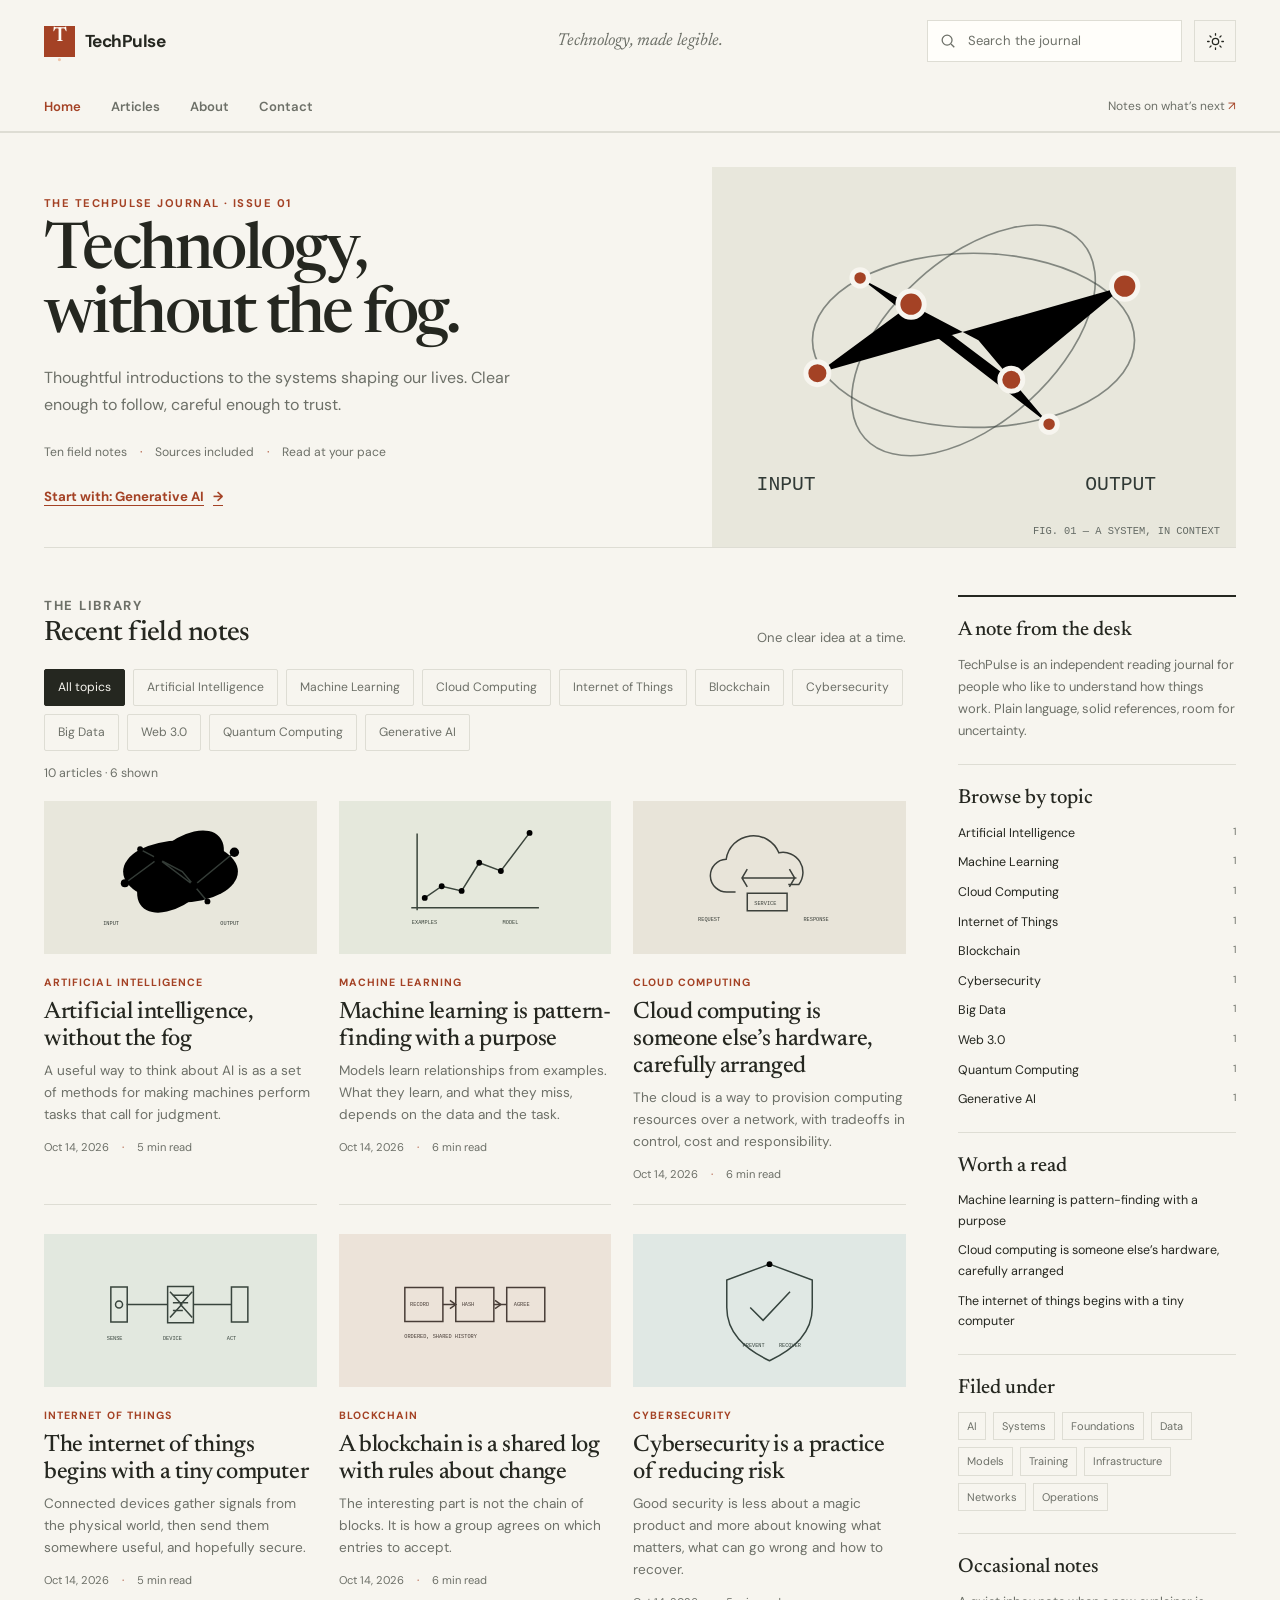
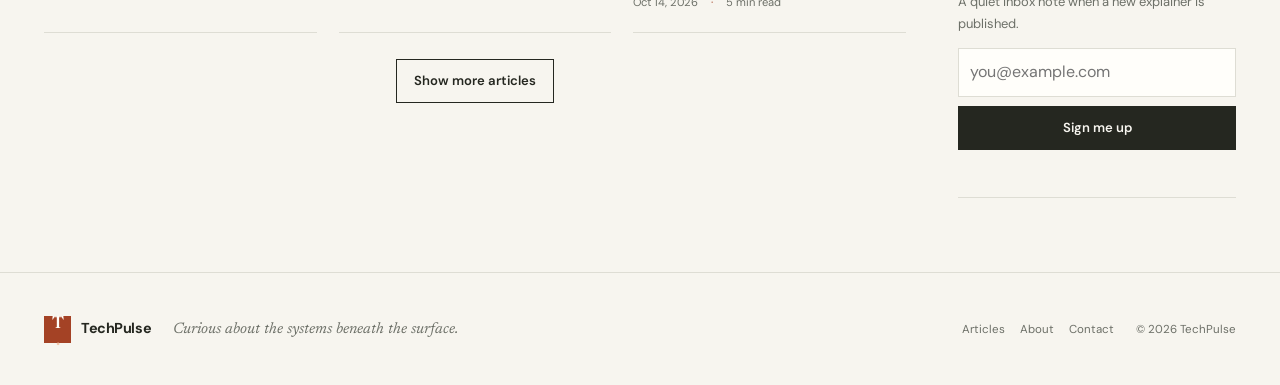
==== index.html @ f8bca335 "Add base styles for light and dark themes in styles.css" ====
<!doctype html>
<html lang="en">

<head>
    <meta charset="utf-8">
    <meta name="viewport" content="width=device-width, initial-scale=1">
    <meta name="description"
        content="Clear, carefully sourced introductions to the technology shaping how we build and live.">
    <meta name="theme-color" content="#f7f5ef">
    <meta property="og:title" content="TechPulse — technology, made legible">
    <meta property="og:description" content="Careful introductions to the systems changing our world.">
    <meta property="og:type" content="website">
    <title>TechPulse — technology, made legible</title>
    <script>
        (() => {
            try {
                const saved = localStorage.getItem('theme');
                const system = matchMedia('(prefers-color-scheme: dark)').matches ? 'dark' : 'light';
                document.documentElement.dataset.theme = saved && saved !== 'system' ? saved : system;
            } catch { }
        })();
    </script>
    <link rel="preconnect" href="https://fonts.googleapis.com">
    <link rel="preconnect" href="https://fonts.gstatic.com" crossorigin>
    <link
        href="https://fonts.googleapis.com/css2?family=DM+Sans:wght@400;500;600;700&family=Newsreader:opsz,wght@6..72,400;6..72,500;6..72,600&display=swap"
        rel="stylesheet">
    <link rel="stylesheet" href="styles.css">
    <script src="js/data/posts.js" defer></script>
    <script src="js/app.js" defer></script>
</head>

<body>
    <a class="skip-link" href="#main">Skip to content</a>
    <header class="masthead">
        <div class="masthead__inner wrap">
            <a class="wordmark" href="index.html" aria-label="TechPulse home"><span class="wordmark__mark"
                    aria-hidden="true">T<span>.</span></span><span>TechPulse</span></a>
            <p class="masthead__note">Technology, made legible.</p>
            <div class="masthead__tools">
                <label class="search-box"><span class="sr-only">Search articles</span><svg aria-hidden="true"
                        viewBox="0 0 24 24">
                        <circle cx="10.8" cy="10.8" r="6.6"></circle>
                        <path d="m16 16 4.4 4.4"></path>
                    </svg><input id="site-search" type="search" placeholder="Search the journal"
                        autocomplete="off"></label>
                <button class="icon-button" id="theme-toggle" type="button" aria-label="Switch color theme"
                    title="Switch color theme"><svg aria-hidden="true" viewBox="0 0 24 24">
                        <circle cx="12" cy="12" r="4"></circle>
                        <path
                            d="M12 2v2m0 16v2M4.93 4.93l1.42 1.42m11.3 11.3 1.42 1.42M2 12h2m16 0h2M4.93 19.07l1.42-1.42m11.3-11.3 1.42-1.42">
                        </path>
                    </svg></button>
                <button class="icon-button menu-toggle" id="menu-toggle" type="button" aria-label="Open navigation"
                    aria-expanded="false" aria-controls="site-nav"><svg aria-hidden="true" viewBox="0 0 24 24">
                        <path d="M4 7h16M4 12h16M4 17h16"></path>
                    </svg></button>
            </div>
        </div>
        <nav class="site-nav" id="site-nav" aria-label="Main navigation">
            <div class="wrap site-nav__inner">
                <a href="index.html" data-nav="home">Home</a>
                <a href="?view=articles" data-nav="articles">Articles</a>
                <a href="?view=about" data-nav="about">About</a>
                <a href="?view=contact" data-nav="contact">Contact</a>
                <span class="site-nav__aside">Notes on what’s next <span aria-hidden="true">↗</span></span>
            </div>
        </nav>
    </header>

    <main id="main" class="wrap page-shell">
        <div id="page-content" aria-live="polite"></div>
    </main>

    <footer class="site-footer">
        <div class="wrap site-footer__inner">
            <a class="wordmark wordmark--footer" href="index.html"><span class="wordmark__mark"
                    aria-hidden="true">T<span>.</span></span><span>TechPulse</span></a>
            <p>Curious about the systems beneath the surface.</p>
            <nav aria-label="Footer navigation"><a href="?view=articles">Articles</a><a href="?view=about">About</a><a
                    href="?view=contact">Contact</a></nav>
            <small>© <span id="year"></span> TechPulse</small>
        </div>
    </footer>
    <button class="back-top icon-button" id="back-top" type="button" aria-label="Back to top" title="Back to top"><svg
            aria-hidden="true" viewBox="0 0 24 24">
            <path d="m6 14 6-6 6 6"></path>
        </svg></button>
</body>

</html>
---- styles.css ----
:root {
    color-scheme: light;
    --paper: #f7f5ef;
    --surface: #fffefa;
    --ink: #252720;
    --muted: #6d7068;
    --line: #deddd4;
    --accent: #a44225;
    --accent-soft: #f0e2d8;
    --code: #eeece4;
    --serif: 'Newsreader', Georgia, 'Times New Roman', serif;
    --sans: 'DM Sans', 'Segoe UI', sans-serif;
    --mono: 'SFMono-Regular', Consolas, monospace;
    --measure: 68ch;
    --wrap: 1192px;
    --focus: #176b59;
    font-family: var(--sans);
    font-size: 16px;
    line-height: 1.65;
    color: var(--ink);
    background: var(--paper);
    font-synthesis: none;
    text-rendering: optimizeLegibility;
    -webkit-font-smoothing: antialiased;
}

:root[data-theme="dark"] {
    color-scheme: dark;
    --paper: #171a1c;
    --surface: #202426;
    --ink: #ece9e0;
    --muted: #b1b5ae;
    --line: #3b4140;
    --accent: #e59a72;
    --accent-soft: #392c26;
    --code: #111516;
    --focus: #86c9ae;
}

*,
*::before,
*::after {
    box-sizing: border-box;
}

html {
    scroll-behavior: smooth;
    scroll-padding-top: 5rem;
}

body {
    margin: 0;
    min-width: 320px;
    background: var(--paper);
    color: var(--ink);
    transition: background-color 180ms ease, color 180ms ease;
}

button,
input,
textarea,
select {
    font: inherit;
}

button,
a {
    -webkit-tap-highlight-color: transparent;
}

a {
    color: inherit;
    text-underline-offset: .2em;
}

button {
    color: inherit;
}

img,
svg {
    display: block;
    max-width: 100%;
}

::selection {
    background: var(--accent-soft);
}

:focus-visible {
    outline: 3px solid var(--focus);
    outline-offset: 3px;
}

.wrap {
    width: min(calc(100% - 48px), var(--wrap));
    margin-inline: auto;
}

.sr-only {
    position: absolute;
    width: 1px;
    height: 1px;
    padding: 0;
    margin: -1px;
    overflow: hidden;
    clip: rect(0, 0, 0, 0);
    white-space: nowrap;
    border: 0;
}

.skip-link {
    position: fixed;
    top: 8px;
    left: 8px;
    z-index: 300;
    transform: translateY(-150%);
    padding: 10px 14px;
    background: var(--ink);
    color: var(--paper);
}

.skip-link:focus {
    transform: translateY(0);
}

.masthead {
    border-bottom: 1px solid var(--line);
    background: var(--paper);
}

.masthead__inner {
    min-height: 82px;
    display: grid;
    grid-template-columns: 1fr 1fr 1fr;
    align-items: center;
    gap: 24px;
}

.wordmark {
    display: inline-flex;
    align-items: center;
    gap: 10px;
    width: fit-content;
    text-decoration: none;
    font-size: 1.08rem;
    font-weight: 700;
    letter-spacing: -.03em;
}

.wordmark__mark {
    display: grid;
    place-items: center;
    width: 31px;
    height: 31px;
    background: var(--accent);
    color: #fffefa;
    font-family: var(--serif);
    font-size: 1.28rem;
    font-weight: 600;
    line-height: 1;
}

.wordmark__mark span {
    color: #efc5a9;
}

.masthead__note {
    margin: 0;
    justify-self: center;
    color: var(--muted);
    font-family: var(--serif);
    font-size: 1.08rem;
    font-style: italic;
}

.masthead__tools {
    display: flex;
    justify-content: flex-end;
    align-items: center;
    gap: 12px;
}

.search-box {
    width: min(100%, 255px);
    height: 42px;
    display: flex;
    align-items: center;
    gap: 9px;
    padding: 0 11px;
    border: 1px solid var(--line);
    background: var(--surface);
}

.search-box svg {
    width: 18px;
    flex: 0 0 auto;
    fill: none;
    stroke: var(--muted);
    stroke-width: 1.7;
}

.search-box input {
    min-width: 0;
    width: 100%;
    border: 0;
    outline: 0;
    color: var(--ink);
    background: transparent;
    font-size: .82rem;
}

.search-box input::placeholder {
    color: var(--muted);
}

.icon-button {
    width: 42px;
    height: 42px;
    display: grid;
    place-items: center;
    padding: 0;
    border: 1px solid var(--line);
    background: transparent;
    cursor: pointer;
    transition: background-color 150ms ease, border-color 150ms ease;
}

.icon-button:hover {
    background: var(--accent-soft);
    border-color: var(--accent);
}

.icon-button svg {
    width: 19px;
    height: 19px;
    fill: none;
    stroke: currentColor;
    stroke-linecap: round;
    stroke-linejoin: round;
    stroke-width: 1.6;
}

.site-nav {
    position: sticky;
    top: 0;
    z-index: 20;
    border-bottom: 1px solid var(--line);
    background: color-mix(in srgb, var(--paper) 95%, transparent);
    backdrop-filter: blur(8px);
}

.site-nav__inner {
    display: flex;
    align-items: center;
    gap: 30px;
    min-height: 49px;
}

.site-nav a {
    text-decoration: none;
    color: var(--muted);
    font-size: .82rem;
    font-weight: 600;
}

.site-nav a:hover,
.site-nav a[aria-current="page"] {
    color: var(--accent);
}

.site-nav__aside {
    margin-left: auto;
    color: var(--muted);
    font-size: .75rem;
}

.site-nav__aside span {
    color: var(--accent);
}

.menu-toggle {
    display: none;
}

.page-shell {
    min-height: 72vh;
    padding-block: 34px 74px;
}

.eyebrow {
    margin: 0 0 10px;
    color: var(--accent);
    font-size: .7rem;
    font-weight: 700;
    letter-spacing: .13em;
    text-transform: uppercase;
}

.section-heading {
    display: flex;
    align-items: end;
    justify-content: space-between;
    gap: 20px;
    margin: 0 0 20px;
}

.section-heading h2 {
    margin: 0;
    font: 500 1.75rem/1.15 var(--serif);
    letter-spacing: -.02em;
}

.section-heading p {
    margin: 0;
    color: var(--muted);
    font-size: .82rem;
}

.hero {
    display: grid;
    grid-template-columns: 1.12fr .88fr;
    min-height: 360px;
    margin-bottom: 47px;
    border-bottom: 1px solid var(--line);
}

.hero__copy {
    align-self: center;
    padding: 27px 38px 38px 0;
}

.hero h1 {
    max-width: 12ch;
    margin: 0 0 15px;
    font: 500 clamp(2.8rem, 5vw, 4.25rem)/.99 var(--serif);
    letter-spacing: -.04em;
}

.hero__dek {
    max-width: 46ch;
    margin: 0 0 23px;
    color: var(--muted);
    font-size: 1rem;
    line-height: 1.7;
}

.hero__meta,
.post-meta {
    display: flex;
    flex-wrap: wrap;
    align-items: center;
    gap: 8px 13px;
    color: var(--muted);
    font-size: .76rem;
}

.hero__meta span+span::before,
.post-meta span+span::before {
    content: '·';
    margin-right: 13px;
    color: var(--accent);
}

.text-link {
    display: inline-flex;
    align-items: center;
    gap: 9px;
    margin-top: 24px;
    color: var(--accent);
    font-size: .83rem;
    font-weight: 700;
    text-decoration-thickness: 1px;
    text-underline-offset: 4px;
}

.hero__art {
    position: relative;
    display: grid;
    place-items: center;
    min-height: 310px;
    margin: 0;
    overflow: hidden;
    background: #e8e7dc;
    color: #313a36;
}

:root[data-theme="dark"] .hero__art {
    background: #2b302c;
    color: #d9c4a5;
}

.hero__art svg {
    width: min(94%, 530px);
}

.hero__art figcaption {
    position: absolute;
    right: 16px;
    bottom: 10px;
    color: currentColor;
    font: .65rem var(--mono);
    opacity: .72;
}

.hero__art .orbit {
    fill: none;
    stroke: currentColor;
    stroke-width: 1;
    opacity: .55;
}

.hero__art .node {
    fill: var(--accent);
    stroke: var(--paper);
    stroke-width: 3;
}

.hero__art text {
    fill: currentColor;
    font: 12px var(--mono);
}

.content-layout {
    display: grid;
    grid-template-columns: minmax(0, 1fr) 278px;
    gap: 52px;
    align-items: start;
}

.main-column {
    min-width: 0;
}

.filters {
    display: flex;
    flex-wrap: wrap;
    gap: 8px;
    margin: 0 0 24px;
}

.filter-chip {
    min-height: 37px;
    padding: 6px 13px;
    border: 1px solid var(--line);
    border-radius: 2px;
    color: var(--muted);
    background: transparent;
    cursor: pointer;
    font-size: .76rem;
}

.filter-chip:hover {
    border-color: var(--accent);
    color: var(--accent);
}

.filter-chip[aria-pressed="true"] {
    border-color: var(--ink);
    color: var(--paper);
    background: var(--ink);
}

.results-line {
    min-height: 24px;
    margin: -12px 0 14px;
    color: var(--muted);
    font-size: .77rem;
}

.post-grid {
    display: grid;
    grid-template-columns: repeat(2, minmax(0, 1fr));
    gap: 29px 22px;
}

.post-card {
    min-width: 0;
    border-bottom: 1px solid var(--line);
    padding-bottom: 20px;
}

.post-card__art {
    position: relative;
    display: grid;
    place-items: center;
    aspect-ratio: 16 / 9;
    margin-bottom: 14px;
    overflow: hidden;
    background: var(--art-bg, #e8e7dc);
    color: var(--art-ink, #343c37);
}

.post-card__art svg {
    width: 84%;
    height: 84%;
}

.post-card__art circle,
.post-card__art path,
.post-card__art line,
.post-card__art rect,
.post-card__art polyline {
    vector-effect: non-scaling-stroke;
}

.post-card__art .diagram-line {
    fill: none;
    stroke: currentColor;
    stroke-width: 1.5;
}

.post-card__art .diagram-node {
    fill: var(--accent);
    stroke: var(--art-bg, #e8e7dc);
    stroke-width: 2;
}

.post-card__art text {
    fill: currentColor;
    font: 9px var(--mono);
}

.post-card__category {
    display: inline-block;
    margin: 0 0 7px;
    color: var(--accent);
    font-size: .66rem;
    font-weight: 700;
    letter-spacing: .1em;
    text-transform: uppercase;
}

.post-card h3 {
    margin: 0 0 7px;
    font: 500 1.48rem/1.15 var(--serif);
    letter-spacing: -.015em;
}

.post-card h3 a {
    text-decoration: none;
}

.post-card h3 a:hover {
    color: var(--accent);
}

.post-card__excerpt {
    margin: 0 0 12px;
    color: var(--muted);
    font-size: .85rem;
    line-height: 1.62;
}

.post-card .post-meta {
    font-size: .7rem;
}

.post-card[hidden] {
    display: none;
}

.empty-state {
    grid-column: 1 / -1;
    padding: 35px 0;
    color: var(--muted);
}

.load-more-row {
    padding-top: 26px;
    text-align: center;
}

.button {
    min-height: 44px;
    padding: 10px 17px;
    border: 1px solid var(--ink);
    background: var(--ink);
    color: var(--paper);
    cursor: pointer;
    font-size: .82rem;
    font-weight: 600;
}

.button:hover {
    border-color: var(--accent);
    background: var(--accent);
}

.button--quiet {
    background: transparent;
    color: var(--ink);
}

.button--quiet:hover {
    color: #fffefa;
}

.sidebar {
    border-top: 2px solid var(--ink);
}

.widget {
    padding: 21px 0 22px;
    border-bottom: 1px solid var(--line);
}

.widget h2 {
    margin: 0 0 12px;
    font: 500 1.27rem/1.2 var(--serif);
}

.widget p {
    margin: 0;
    color: var(--muted);
    font-size: .81rem;
    line-height: 1.7;
}

.widget__list {
    display: grid;
    gap: 9px;
    margin: 0;
    padding: 0;
    list-style: none;
}

.widget__list a {
    display: flex;
    justify-content: space-between;
    gap: 12px;
    color: var(--ink);
    font-size: .78rem;
    text-decoration: none;
}

.widget__list a:hover {
    color: var(--accent);
}

.widget__list small {
    color: var(--muted);
}

.tag-list {
    display: flex;
    flex-wrap: wrap;
    gap: 7px;
}

.tag-list a {
    padding: 4px 8px;
    border: 1px solid var(--line);
    color: var(--muted);
    font-size: .69rem;
    text-decoration: none;
}

.tag-list a:hover {
    border-color: var(--accent);
    color: var(--accent);
}

.newsletter {
    display: grid;
    gap: 9px;
    margin-top: 13px;
}

.newsletter input,
.contact-form input,
.contact-form textarea {
    width: 100%;
    min-height: 43px;
    padding: 10px 11px;
    border: 1px solid var(--line);
    border-radius: 0;
    color: var(--ink);
    background: var(--surface);
}

.newsletter .button {
    width: 100%;
}

.form-message {
    min-height: 1.3em;
    margin: 0;
    color: var(--muted);
    font-size: .75rem;
}

.form-message[data-state="error"] {
    color: #ac351e;
}

.form-message[data-state="success"] {
    color: var(--focus);
}

.article-view {
    max-width: 920px;
    margin-inline: auto;
}

.article-progress {
    position: fixed;
    top: 0;
    left: 0;
    z-index: 50;
    width: 100%;
    height: 3px;
    background: transparent;
}

.article-progress span {
    display: block;
    width: 0;
    height: 100%;
    background: var(--accent);
}

.article-head {
    max-width: 780px;
    margin: 10px auto 28px;
    text-align: center;
}

.article-head h1 {
    margin: 0 auto 16px;
    max-width: 19ch;
    font: 500 clamp(2.5rem, 5.4vw, 4.4rem)/1.02 var(--serif);
    letter-spacing: -.035em;
}

.article-head .hero__dek {
    margin-inline: auto;
}

.article-head .hero__meta {
    justify-content: center;
}

.article-art {
    display: grid;
    place-items: center;
    height: clamp(210px, 32vw, 370px);
    margin: 0 0 36px;
    background: var(--art-bg, #e8e7dc);
    color: var(--art-ink, #343c37);
}

.article-art svg {
    height: 83%;
    width: min(70%, 500px);
}

.article-body {
    max-width: var(--measure);
    margin-inline: auto;
    font-size: 1.08rem;
    line-height: 1.82;
}

.article-body>p:first-child {
    font: 500 1.3rem/1.6 var(--serif);
}

.article-body h2 {
    margin: 2.2em 0 .55em;
    font: 500 1.9rem/1.15 var(--serif);
}

.article-body h3 {
    margin: 1.7em 0 .5em;
    font: 500 1.38rem/1.25 var(--serif);
}

.article-body p {
    margin: 0 0 1.25em;
}

.article-body ul {
    padding-left: 1.3em;
}

.article-body li {
    padding-left: .25em;
    margin-bottom: .45em;
}

.takeaways {
    margin: 2rem 0;
    padding: 20px 22px;
    border-left: 3px solid var(--accent);
    background: var(--accent-soft);
}

.takeaways h2 {
    margin: 0 0 9px;
    font: 500 1.35rem var(--serif);
}

.takeaways ul {
    margin: 0;
    padding-left: 1.15em;
}

.sources {
    margin-top: 42px;
    padding-top: 20px;
    border-top: 1px solid var(--line);
}

.sources h2 {
    margin-top: 0;
}

.sources ol {
    padding-left: 1.2em;
    font-size: .84rem;
    line-height: 1.55;
}

.sources li {
    margin: 0 0 9px;
}

.sources a {
    color: var(--accent);
    overflow-wrap: anywhere;
}

.article-toolbar {
    display: flex;
    flex-wrap: wrap;
    align-items: center;
    justify-content: space-between;
    gap: 12px;
    max-width: var(--measure);
    margin: 0 auto 24px;
    padding-bottom: 14px;
    border-bottom: 1px solid var(--line);
}

.toolbar-group {
    display: flex;
    align-items: center;
    flex-wrap: wrap;
    gap: 8px;
}

.reader-select {
    min-height: 38px;
    padding: 5px 8px;
    border: 1px solid var(--line);
    color: var(--ink);
    background: var(--surface);
    font-size: .75rem;
}

.reader-status {
    color: var(--muted);
    font-size: .76rem;
}

.related {
    margin: 56px 0 0;
    padding-top: 20px;
    border-top: 1px solid var(--line);
}

.related-grid {
    display: grid;
    grid-template-columns: repeat(2, minmax(0, 1fr));
    gap: 20px;
}

.related a {
    font: 500 1.2rem/1.2 var(--serif);
    text-decoration: none;
}

.related a:hover {
    color: var(--accent);
}

.reading-mode .masthead,
.reading-mode .site-footer,
.reading-mode .sidebar,
.reading-mode .related {
    display: none;
}

.reading-mode .page-shell {
    padding-top: 20px;
}

.reading-mode .article-body {
    max-width: 68ch;
    font-size: var(--reader-size, 18px);
    line-height: var(--reader-leading, 1.7);
    font-family: var(--reader-font, var(--serif));
}

.reading-mode[data-reader-tone="paper"] {
    --paper: #f4ecd8;
    --surface: #fbf5e8;
    --ink: #3b3024;
    --muted: #716350;
    --line: #d8ccb7;
}

.reading-mode[data-reader-tone="dark"] {
    --paper: #171a1c;
    --surface: #202426;
    --ink: #ece9e0;
    --muted: #b1b5ae;
    --line: #3b4140;
}

.reading-mode[data-reader-tone="light"] {
    --paper: #fff;
    --surface: #fff;
    --ink: #252720;
    --muted: #60645d;
    --line: #deddd4;
}

.simple-page {
    max-width: 810px;
    min-height: 50vh;
    margin: 12px auto 0;
}

.simple-page h1 {
    max-width: 15ch;
    margin: 0 0 20px;
    font: 500 clamp(2.6rem, 5vw, 4rem)/1.02 var(--serif);
    letter-spacing: -.035em;
}

.simple-page>p {
    max-width: 64ch;
    color: var(--muted);
    font-size: 1.05rem;
    line-height: 1.8;
}

.simple-page h2 {
    margin: 35px 0 10px;
    font: 500 1.7rem var(--serif);
}

.contact-form {
    display: grid;
    gap: 15px;
    max-width: 600px;
    margin-top: 25px;
}

.contact-form label {
    display: grid;
    gap: 6px;
    font-size: .83rem;
    font-weight: 600;
}

.contact-form textarea {
    min-height: 155px;
    resize: vertical;
}

.contact-form .button {
    width: fit-content;
    min-width: 130px;
}

.site-footer {
    border-top: 1px solid var(--line);
}

.site-footer__inner {
    min-height: 112px;
    display: grid;
    grid-template-columns: auto 1fr auto auto;
    align-items: center;
    gap: 22px;
}

.wordmark--footer {
    font-size: .9rem;
}

.wordmark--footer .wordmark__mark {
    width: 27px;
    height: 27px;
    font-size: 1.1rem;
}

.site-footer p {
    margin: 0;
    color: var(--muted);
    font: italic .95rem var(--serif);
}

.site-footer nav {
    display: flex;
    gap: 15px;
}

.site-footer nav a,
.site-footer small {
    color: var(--muted);
    font-size: .72rem;
    text-decoration: none;
}

.back-top {
    position: fixed;
    right: 20px;
    bottom: 20px;
    z-index: 30;
    background: var(--surface);
    opacity: 0;
    pointer-events: none;
    transform: translateY(8px);
    transition: opacity 150ms ease, transform 150ms ease;
}

.back-top.is-visible {
    opacity: 1;
    pointer-events: auto;
    transform: translateY(0);
}

@media (min-width: 1200px) {
    .post-grid {
        grid-template-columns: repeat(3, minmax(0, 1fr));
    }
}

@media (max-width: 980px) {
    .content-layout {
        grid-template-columns: minmax(0, 1fr) 250px;
        gap: 30px;
    }

    .hero {
        grid-template-columns: 1fr .85fr;
    }

    .site-footer__inner {
        grid-template-columns: auto 1fr auto;
    }

    .site-footer small {
        grid-column: 2 / 4;
        justify-self: end;
        margin-top: -24px;
    }
}

@media (max-width: 760px) {
    .wrap {
        width: min(calc(100% - 36px), var(--wrap));
    }

    .masthead__inner {
        min-height: 72px;
        grid-template-columns: 1fr auto;
        gap: 10px;
    }

    .masthead__note {
        display: none;
    }

    .masthead__tools {
        gap: 8px;
    }

    .search-box {
        width: min(42vw, 220px);
    }

    .menu-toggle {
        display: grid;
    }

    .site-nav {
        display: none;
        position: absolute;
        top: 72px;
        right: 0;
        left: 0;
        border-top: 0;
        box-shadow: 0 10px 18px #00000012;
    }

    .site-nav.is-open {
        display: block;
    }

    .site-nav__inner {
        align-items: stretch;
        flex-direction: column;
        gap: 0;
        padding-block: 8px 14px;
    }

    .site-nav a {
        padding: 11px 0;
        border-bottom: 1px solid var(--line);
    }

    .site-nav__aside {
        display: none;
    }

    .page-shell {
        padding-top: 24px;
    }

    .hero {
        grid-template-columns: 1fr;
        margin-bottom: 34px;
    }

    .hero__copy {
        padding: 11px 0 25px;
    }

    .hero h1 {
        max-width: 15ch;
        font-size: clamp(2.65rem, 10vw, 3.6rem);
    }

    .hero__art {
        min-height: 235px;
    }

    .content-layout {
        grid-template-columns: 1fr;
        gap: 38px;
    }

    .sidebar {
        display: grid;
        grid-template-columns: repeat(2, minmax(0, 1fr));
        column-gap: 25px;
    }

    .widget {
        align-self: start;
    }

    .site-footer__inner {
        grid-template-columns: 1fr auto;
        gap: 8px 15px;
        padding-block: 21px;
    }

    .site-footer p {
        grid-column: 1 / -1;
        grid-row: 2;
    }

    .site-footer nav {
        grid-column: 1 / -1;
        grid-row: 3;
        padding-top: 5px;
    }

    .site-footer small {
        grid-column: 2;
        grid-row: 1;
        margin: 0;
    }
}

@media (max-width: 520px) {
    .wrap {
        width: min(calc(100% - 28px), var(--wrap));
    }

    .wordmark {
        gap: 7px;
        font-size: .98rem;
    }

    .wordmark__mark {
        width: 28px;
        height: 28px;
    }

    .search-box {
        width: 42px;
        padding-inline: 11px;
    }

    .search-box:focus-within {
        position: absolute;
        top: 74px;
        left: 14px;
        z-index: 10;
        width: calc(100% - 28px);
        height: 46px;
        box-shadow: 0 4px 15px #00000012;
    }

    .search-box input {
        opacity: 0;
    }

    .search-box:focus-within input {
        opacity: 1;
    }

    .post-grid {
        grid-template-columns: 1fr;
    }

    .post-card__art {
        aspect-ratio: 16 / 8.5;
    }

    .section-heading {
        align-items: start;
        flex-direction: column;
        gap: 4px;
    }

    .sidebar {
        grid-template-columns: 1fr;
    }

    .article-head {
        text-align: left;
    }

    .article-head .hero__meta {
        justify-content: flex-start;
    }

    .article-head h1 {
        font-size: 2.65rem;
    }

    .article-body {
        font-size: 1.03rem;
    }

    .article-toolbar {
        align-items: flex-start;
        flex-direction: column;
    }

    .toolbar-group {
        gap: 6px;
    }

    .reader-select {
        min-height: 40px;
    }
}

@media (prefers-reduced-motion: reduce) {

    *,
    *::before,
    *::after {
        scroll-behavior: auto !important;
        transition-duration: .01ms !important;
        animation-duration: .01ms !important;
    }
}

@media print {

    .masthead,
    .site-footer,
    .sidebar,
    .article-toolbar,
    .related,
    .back-top {
        display: none !important;
    }

    body,
    :root {
        color: #000;
        background: #fff;
    }

    .wrap,
    .article-view,
    .article-body {
        width: auto;
        max-width: 68ch;
        margin-inline: auto;
    }

    .page-shell {
        padding: 0;
    }
}
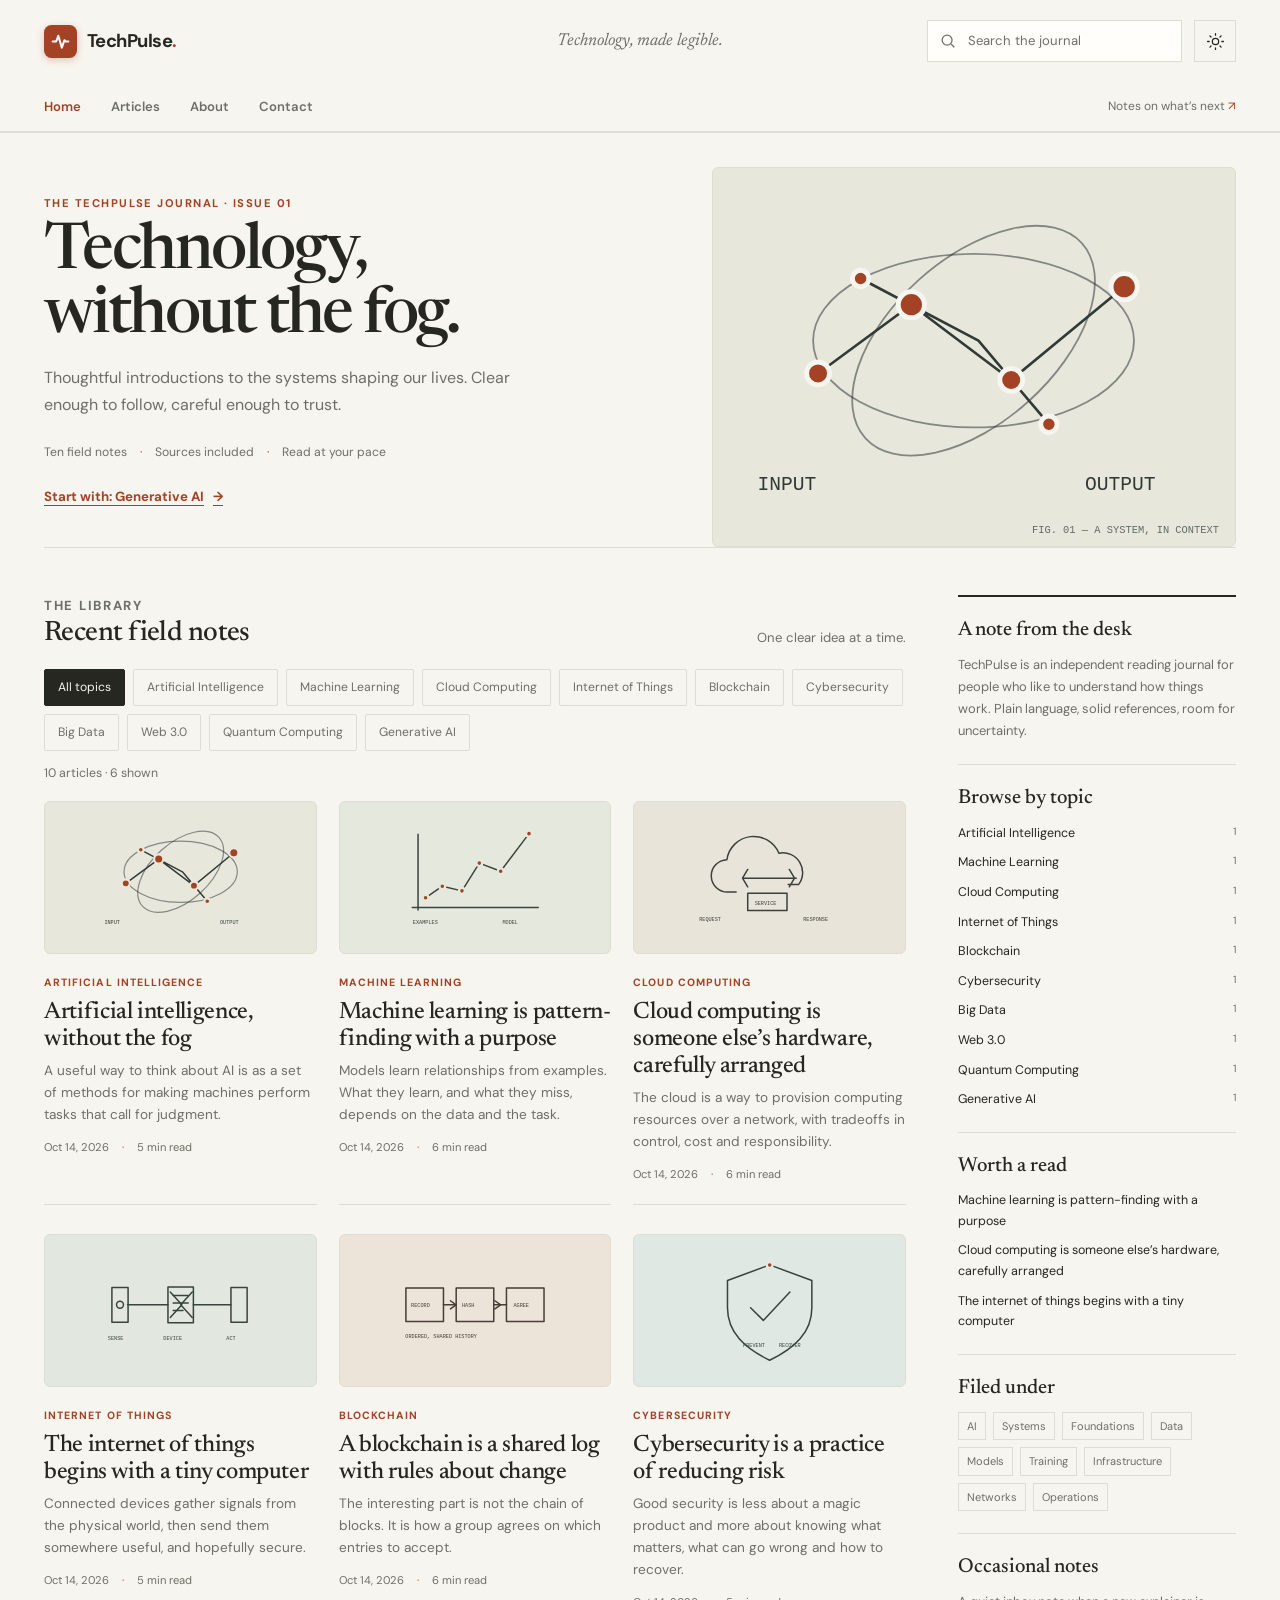
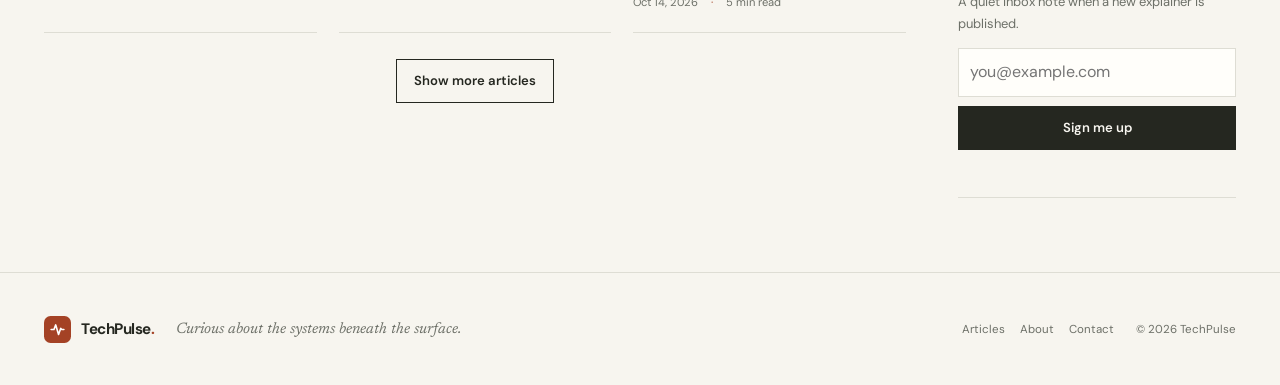
==== commit 01d866b7: "feat: add custom favicon, update branding logo, and refresh application layout and script logic" ====
--- a/index.html
+++ b/index.html
@@ -1,91 +1,156 @@
 <!doctype html>
 <html lang="en">
-
-<head>
-    <meta charset="utf-8">
-    <meta name="viewport" content="width=device-width, initial-scale=1">
-    <meta name="description"
-        content="Clear, carefully sourced introductions to the technology shaping how we build and live.">
-    <meta name="theme-color" content="#f7f5ef">
-    <meta property="og:title" content="TechPulse — technology, made legible">
-    <meta property="og:description" content="Careful introductions to the systems changing our world.">
-    <meta property="og:type" content="website">
+  <head>
+    <meta charset="utf-8" />
+    <meta name="viewport" content="width=device-width, initial-scale=1" />
+    <meta
+      name="description"
+      content="Clear, carefully sourced introductions to the technology shaping how we build and live."
+    />
+    <meta name="theme-color" content="#f7f5ef" />
+    <meta property="og:title" content="TechPulse — technology, made legible" />
+    <meta
+      property="og:description"
+      content="Careful introductions to the systems changing our world."
+    />
+    <meta property="og:type" content="website" />
     <title>TechPulse — technology, made legible</title>
     <script>
-        (() => {
-            try {
-                const saved = localStorage.getItem('theme');
-                const system = matchMedia('(prefers-color-scheme: dark)').matches ? 'dark' : 'light';
-                document.documentElement.dataset.theme = saved && saved !== 'system' ? saved : system;
-            } catch { }
-        })();
+      (() => {
+        try {
+          const saved = localStorage.getItem("theme");
+          const system = matchMedia("(prefers-color-scheme: dark)").matches
+            ? "dark"
+            : "light";
+          document.documentElement.dataset.theme =
+            saved && saved !== "system" ? saved : system;
+        } catch {}
+      })();
     </script>
-    <link rel="preconnect" href="https://fonts.googleapis.com">
-    <link rel="preconnect" href="https://fonts.gstatic.com" crossorigin>
+    <link rel="preconnect" href="https://fonts.googleapis.com" />
+    <link rel="preconnect" href="https://fonts.gstatic.com" crossorigin />
     <link
-        href="https://fonts.googleapis.com/css2?family=DM+Sans:wght@400;500;600;700&family=Newsreader:opsz,wght@6..72,400;6..72,500;6..72,600&display=swap"
-        rel="stylesheet">
-    <link rel="stylesheet" href="styles.css">
+      href="https://fonts.googleapis.com/css2?family=DM+Sans:wght@400;500;600;700&family=Newsreader:opsz,wght@6..72,400;6..72,500;6..72,600&display=swap"
+      rel="stylesheet"
+    />
+    <link rel="icon" type="image/svg+xml" href="favicon.svg" />
+    <link rel="stylesheet" href="styles.css" />
     <script src="js/data/posts.js" defer></script>
     <script src="js/app.js" defer></script>
-</head>
+  </head>
 
-<body>
+  <body>
     <a class="skip-link" href="#main">Skip to content</a>
     <header class="masthead">
-        <div class="masthead__inner wrap">
-            <a class="wordmark" href="index.html" aria-label="TechPulse home"><span class="wordmark__mark"
-                    aria-hidden="true">T<span>.</span></span><span>TechPulse</span></a>
-            <p class="masthead__note">Technology, made legible.</p>
-            <div class="masthead__tools">
-                <label class="search-box"><span class="sr-only">Search articles</span><svg aria-hidden="true"
-                        viewBox="0 0 24 24">
-                        <circle cx="10.8" cy="10.8" r="6.6"></circle>
-                        <path d="m16 16 4.4 4.4"></path>
-                    </svg><input id="site-search" type="search" placeholder="Search the journal"
-                        autocomplete="off"></label>
-                <button class="icon-button" id="theme-toggle" type="button" aria-label="Switch color theme"
-                    title="Switch color theme"><svg aria-hidden="true" viewBox="0 0 24 24">
-                        <circle cx="12" cy="12" r="4"></circle>
-                        <path
-                            d="M12 2v2m0 16v2M4.93 4.93l1.42 1.42m11.3 11.3 1.42 1.42M2 12h2m16 0h2M4.93 19.07l1.42-1.42m11.3-11.3 1.42-1.42">
-                        </path>
-                    </svg></button>
-                <button class="icon-button menu-toggle" id="menu-toggle" type="button" aria-label="Open navigation"
-                    aria-expanded="false" aria-controls="site-nav"><svg aria-hidden="true" viewBox="0 0 24 24">
-                        <path d="M4 7h16M4 12h16M4 17h16"></path>
-                    </svg></button>
-            </div>
+      <div class="masthead__inner wrap">
+        <a class="wordmark" href="index.html" aria-label="TechPulse home"
+          ><span class="wordmark__mark" aria-hidden="true"
+            ><svg
+              viewBox="0 0 24 24"
+              fill="none"
+              stroke="currentColor"
+              stroke-width="2.3"
+              stroke-linecap="round"
+              stroke-linejoin="round"
+            >
+              <path
+                d="M3 12h4l2.5-6.5L13.5 19l3-8.5 1.5 1.5H21"
+              /></svg></span
+          ><span class="wordmark__text">TechPulse<span class="wordmark__dot">.</span></span></a
+        >
+        <p class="masthead__note">Technology, made legible.</p>
+        <div class="masthead__tools">
+          <label class="search-box"
+            ><span class="sr-only">Search articles</span
+            ><svg aria-hidden="true" viewBox="0 0 24 24">
+              <circle cx="10.8" cy="10.8" r="6.6"></circle>
+              <path d="m16 16 4.4 4.4"></path></svg
+            ><input
+              id="site-search"
+              type="search"
+              placeholder="Search the journal"
+              autocomplete="off"
+          /></label>
+          <button
+            class="icon-button"
+            id="theme-toggle"
+            type="button"
+            aria-label="Switch color theme"
+            title="Switch color theme"
+          >
+            <svg aria-hidden="true" viewBox="0 0 24 24">
+              <circle cx="12" cy="12" r="4"></circle>
+              <path
+                d="M12 2v2m0 16v2M4.93 4.93l1.42 1.42m11.3 11.3 1.42 1.42M2 12h2m16 0h2M4.93 19.07l1.42-1.42m11.3-11.3 1.42-1.42"
+              ></path>
+            </svg>
+          </button>
+          <button
+            class="icon-button menu-toggle"
+            id="menu-toggle"
+            type="button"
+            aria-label="Open navigation"
+            aria-expanded="false"
+            aria-controls="site-nav"
+          >
+            <svg aria-hidden="true" viewBox="0 0 24 24">
+              <path d="M4 7h16M4 12h16M4 17h16"></path>
+            </svg>
+          </button>
         </div>
-        <nav class="site-nav" id="site-nav" aria-label="Main navigation">
-            <div class="wrap site-nav__inner">
-                <a href="index.html" data-nav="home">Home</a>
-                <a href="?view=articles" data-nav="articles">Articles</a>
-                <a href="?view=about" data-nav="about">About</a>
-                <a href="?view=contact" data-nav="contact">Contact</a>
-                <span class="site-nav__aside">Notes on what’s next <span aria-hidden="true">↗</span></span>
-            </div>
-        </nav>
+      </div>
+      <nav class="site-nav" id="site-nav" aria-label="Main navigation">
+        <div class="wrap site-nav__inner">
+          <a href="index.html" data-nav="home">Home</a>
+          <a href="?view=articles" data-nav="articles">Articles</a>
+          <a href="?view=about" data-nav="about">About</a>
+          <a href="?view=contact" data-nav="contact">Contact</a>
+          <span class="site-nav__aside"
+            >Notes on what’s next <span aria-hidden="true">↗</span></span
+          >
+        </div>
+      </nav>
     </header>
 
     <main id="main" class="wrap page-shell">
-        <div id="page-content" aria-live="polite"></div>
+      <div id="page-content" aria-live="polite"></div>
     </main>
 
     <footer class="site-footer">
-        <div class="wrap site-footer__inner">
-            <a class="wordmark wordmark--footer" href="index.html"><span class="wordmark__mark"
-                    aria-hidden="true">T<span>.</span></span><span>TechPulse</span></a>
-            <p>Curious about the systems beneath the surface.</p>
-            <nav aria-label="Footer navigation"><a href="?view=articles">Articles</a><a href="?view=about">About</a><a
-                    href="?view=contact">Contact</a></nav>
-            <small>© <span id="year"></span> TechPulse</small>
-        </div>
+      <div class="wrap site-footer__inner">
+        <a class="wordmark wordmark--footer" href="index.html" aria-label="TechPulse home"
+          ><span class="wordmark__mark" aria-hidden="true"
+            ><svg
+              viewBox="0 0 24 24"
+              fill="none"
+              stroke="currentColor"
+              stroke-width="2.3"
+              stroke-linecap="round"
+              stroke-linejoin="round"
+            >
+              <path
+                d="M3 12h4l2.5-6.5L13.5 19l3-8.5 1.5 1.5H21"
+              /></svg></span
+          ><span class="wordmark__text">TechPulse<span class="wordmark__dot">.</span></span></a
+        >
+        <p>Curious about the systems beneath the surface.</p>
+        <nav aria-label="Footer navigation">
+          <a href="?view=articles">Articles</a><a href="?view=about">About</a
+          ><a href="?view=contact">Contact</a>
+        </nav>
+        <small>© <span id="year"></span> TechPulse</small>
+      </div>
     </footer>
-    <button class="back-top icon-button" id="back-top" type="button" aria-label="Back to top" title="Back to top"><svg
-            aria-hidden="true" viewBox="0 0 24 24">
-            <path d="m6 14 6-6 6 6"></path>
-        </svg></button>
-</body>
-
-</html>+    <button
+      class="back-top icon-button"
+      id="back-top"
+      type="button"
+      aria-label="Back to top"
+      title="Back to top"
+    >
+      <svg aria-hidden="true" viewBox="0 0 24 24">
+        <path d="m6 14 6-6 6 6"></path>
+      </svg>
+    </button>
+  </body>
+</html>
--- a/styles.css
+++ b/styles.css
@@ -110,18 +110,19 @@
 }
 
 .skip-link {
-    position: fixed;
-    top: 8px;
+    position: absolute;
+    top: -9999px;
     left: 8px;
     z-index: 300;
-    transform: translateY(-150%);
     padding: 10px 14px;
     background: var(--ink);
     color: var(--paper);
 }
 
 .skip-link:focus {
-    transform: translateY(0);
+    position: fixed;
+    top: 8px;
+    transform: none;
 }
 
 .masthead {
@@ -143,26 +144,48 @@
     gap: 10px;
     width: fit-content;
     text-decoration: none;
-    font-size: 1.08rem;
+    font-size: 1.15rem;
     font-weight: 700;
     letter-spacing: -.03em;
+    line-height: 1;
+    color: var(--ink);
+    transition: opacity 150ms ease;
+}
+
+.wordmark:hover {
+    opacity: .88;
 }
 
 .wordmark__mark {
-    display: grid;
+    display: inline-grid;
     place-items: center;
-    width: 31px;
-    height: 31px;
+    width: 33px;
+    height: 33px;
     background: var(--accent);
     color: #fffefa;
-    font-family: var(--serif);
-    font-size: 1.28rem;
-    font-weight: 600;
-    line-height: 1;
-}
-
-.wordmark__mark span {
-    color: #efc5a9;
+    border-radius: 7.5px;
+    box-shadow: 0 2px 7px rgba(164, 66, 37, 0.28);
+    flex-shrink: 0;
+    transition: transform 180ms ease;
+}
+
+.wordmark:hover .wordmark__mark {
+    transform: scale(1.05);
+}
+
+.wordmark__mark svg {
+    width: 21px;
+    height: 21px;
+    stroke: #ffffff;
+}
+
+.wordmark__text {
+    display: inline-flex;
+    align-items: baseline;
+}
+
+.wordmark__dot {
+    color: var(--accent);
 }
 
 .masthead__note {
@@ -383,11 +406,14 @@
     overflow: hidden;
     background: #e8e7dc;
     color: #313a36;
+    border: 1px solid var(--line);
+    border-radius: 6px;
 }
 
 :root[data-theme="dark"] .hero__art {
-    background: #2b302c;
+    background: #232729;
     color: #d9c4a5;
+    border-color: #343a3c;
 }
 
 .hero__art svg {
@@ -406,8 +432,16 @@
 .hero__art .orbit {
     fill: none;
     stroke: currentColor;
-    stroke-width: 1;
+    stroke-width: 1.1;
     opacity: .55;
+}
+
+.hero__art .diagram-line {
+    fill: none;
+    stroke: currentColor;
+    stroke-width: 1.6;
+    stroke-linecap: round;
+    stroke-linejoin: round;
 }
 
 .hero__art .node {
@@ -419,6 +453,7 @@
 .hero__art text {
     fill: currentColor;
     font: 12px var(--mono);
+    font-weight: 500;
 }
 
 .content-layout {
@@ -489,36 +524,78 @@
     overflow: hidden;
     background: var(--art-bg, #e8e7dc);
     color: var(--art-ink, #343c37);
+    border: 1px solid var(--line);
+    border-radius: 6px;
+    transition: transform 200ms ease, box-shadow 200ms ease, border-color 200ms ease;
+}
+
+.post-card:hover .post-card__art {
+    border-color: var(--accent);
+    transform: translateY(-2px);
+    box-shadow: 0 6px 18px rgba(0, 0, 0, 0.08);
+}
+
+:root[data-theme="dark"] .post-card__art {
+    background: color-mix(in srgb, var(--art-bg) 20%, #1c2022);
+    color: color-mix(in srgb, var(--art-bg) 45%, #ece8de);
+    border-color: #2e3436;
+}
+
+:root[data-theme="dark"] .post-card:hover .post-card__art {
+    border-color: var(--accent);
+    box-shadow: 0 6px 20px rgba(0, 0, 0, 0.4);
 }
 
 .post-card__art svg {
     width: 84%;
     height: 84%;
+    transition: transform 240ms ease;
+}
+
+.post-card:hover .post-card__art svg {
+    transform: scale(1.03);
 }
 
 .post-card__art circle,
 .post-card__art path,
 .post-card__art line,
 .post-card__art rect,
-.post-card__art polyline {
+.post-card__art polyline,
+.post-card__art ellipse {
     vector-effect: non-scaling-stroke;
+}
+
+.post-card__art .orbit {
+    fill: none;
+    stroke: currentColor;
+    stroke-width: 1.2;
+    opacity: .55;
 }
 
 .post-card__art .diagram-line {
     fill: none;
     stroke: currentColor;
     stroke-width: 1.5;
-}
-
+    stroke-linecap: round;
+    stroke-linejoin: round;
+}
+
+.post-card__art .node,
 .post-card__art .diagram-node {
     fill: var(--accent);
     stroke: var(--art-bg, #e8e7dc);
-    stroke-width: 2;
+    stroke-width: 2.2;
+}
+
+:root[data-theme="dark"] .post-card__art .node,
+:root[data-theme="dark"] .post-card__art .diagram-node {
+    stroke: #1c2022;
 }
 
 .post-card__art text {
     fill: currentColor;
     font: 9px var(--mono);
+    font-weight: 500;
 }
 
 .post-card__category {
@@ -748,11 +825,62 @@
     margin: 0 0 36px;
     background: var(--art-bg, #e8e7dc);
     color: var(--art-ink, #343c37);
+    border: 1px solid var(--line);
+    border-radius: 8px;
+    overflow: hidden;
+}
+
+:root[data-theme="dark"] .article-art {
+    background: color-mix(in srgb, var(--art-bg) 20%, #1c2022);
+    color: color-mix(in srgb, var(--art-bg) 45%, #ece8de);
+    border-color: #2e3436;
 }
 
 .article-art svg {
     height: 83%;
     width: min(70%, 500px);
+}
+
+.article-art circle,
+.article-art path,
+.article-art line,
+.article-art rect,
+.article-art polyline,
+.article-art ellipse {
+    vector-effect: non-scaling-stroke;
+}
+
+.article-art .orbit {
+    fill: none;
+    stroke: currentColor;
+    stroke-width: 1.2;
+    opacity: .55;
+}
+
+.article-art .diagram-line {
+    fill: none;
+    stroke: currentColor;
+    stroke-width: 1.6;
+    stroke-linecap: round;
+    stroke-linejoin: round;
+}
+
+.article-art .node,
+.article-art .diagram-node {
+    fill: var(--accent);
+    stroke: var(--art-bg, #e8e7dc);
+    stroke-width: 3;
+}
+
+:root[data-theme="dark"] .article-art .node,
+:root[data-theme="dark"] .article-art .diagram-node {
+    stroke: #1c2022;
+}
+
+.article-art text {
+    fill: currentColor;
+    font: 11px var(--mono);
+    font-weight: 500;
 }
 
 .article-body {
@@ -989,13 +1117,19 @@
 }
 
 .wordmark--footer {
-    font-size: .9rem;
+    font-size: .95rem;
 }
 
 .wordmark--footer .wordmark__mark {
     width: 27px;
     height: 27px;
-    font-size: 1.1rem;
+    border-radius: 6.5px;
+    box-shadow: none;
+}
+
+.wordmark--footer .wordmark__mark svg {
+    width: 17px;
+    height: 17px;
 }
 
 .site-footer p {
@@ -1185,13 +1319,19 @@
     }
 
     .wordmark {
-        gap: 7px;
-        font-size: .98rem;
+        gap: 8px;
+        font-size: 1.02rem;
     }
 
     .wordmark__mark {
-        width: 28px;
-        height: 28px;
+        width: 29px;
+        height: 29px;
+        border-radius: 7px;
+    }
+
+    .wordmark__mark svg {
+        width: 18px;
+        height: 18px;
     }
 
     .search-box {
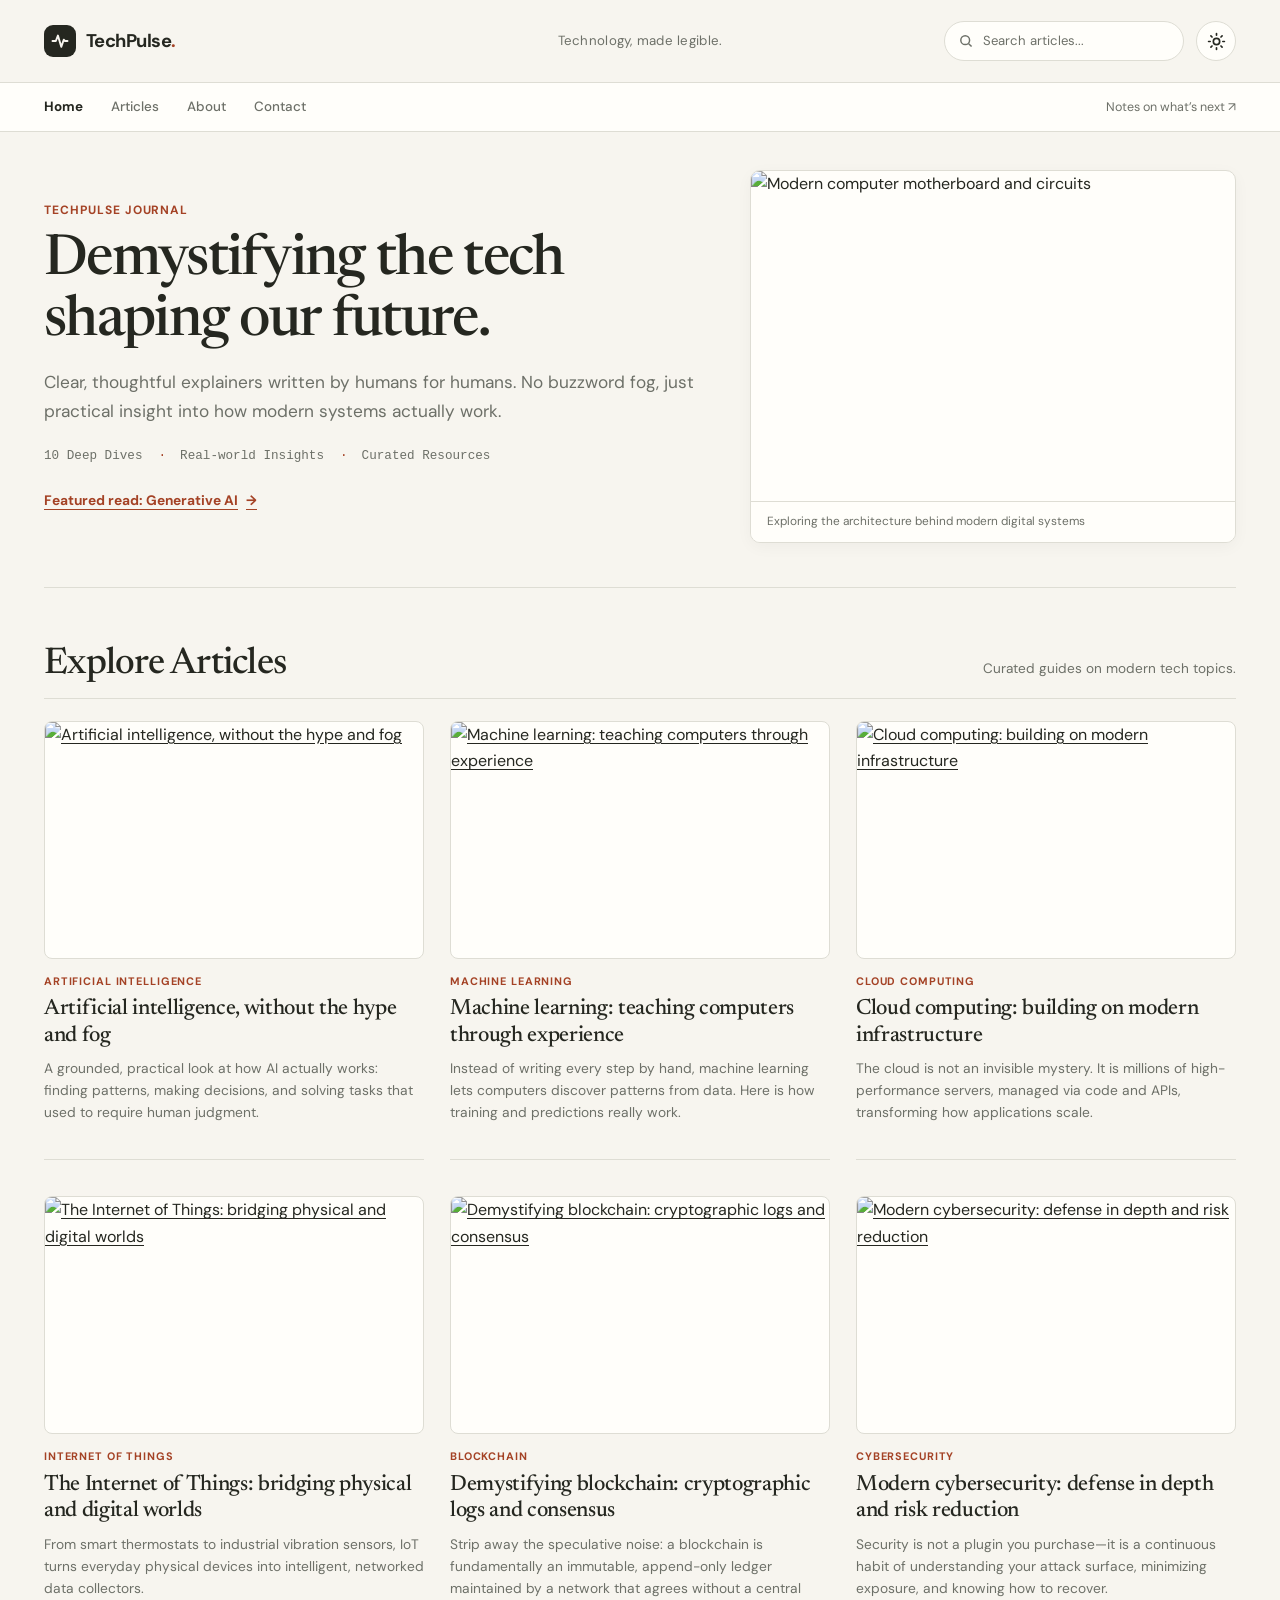
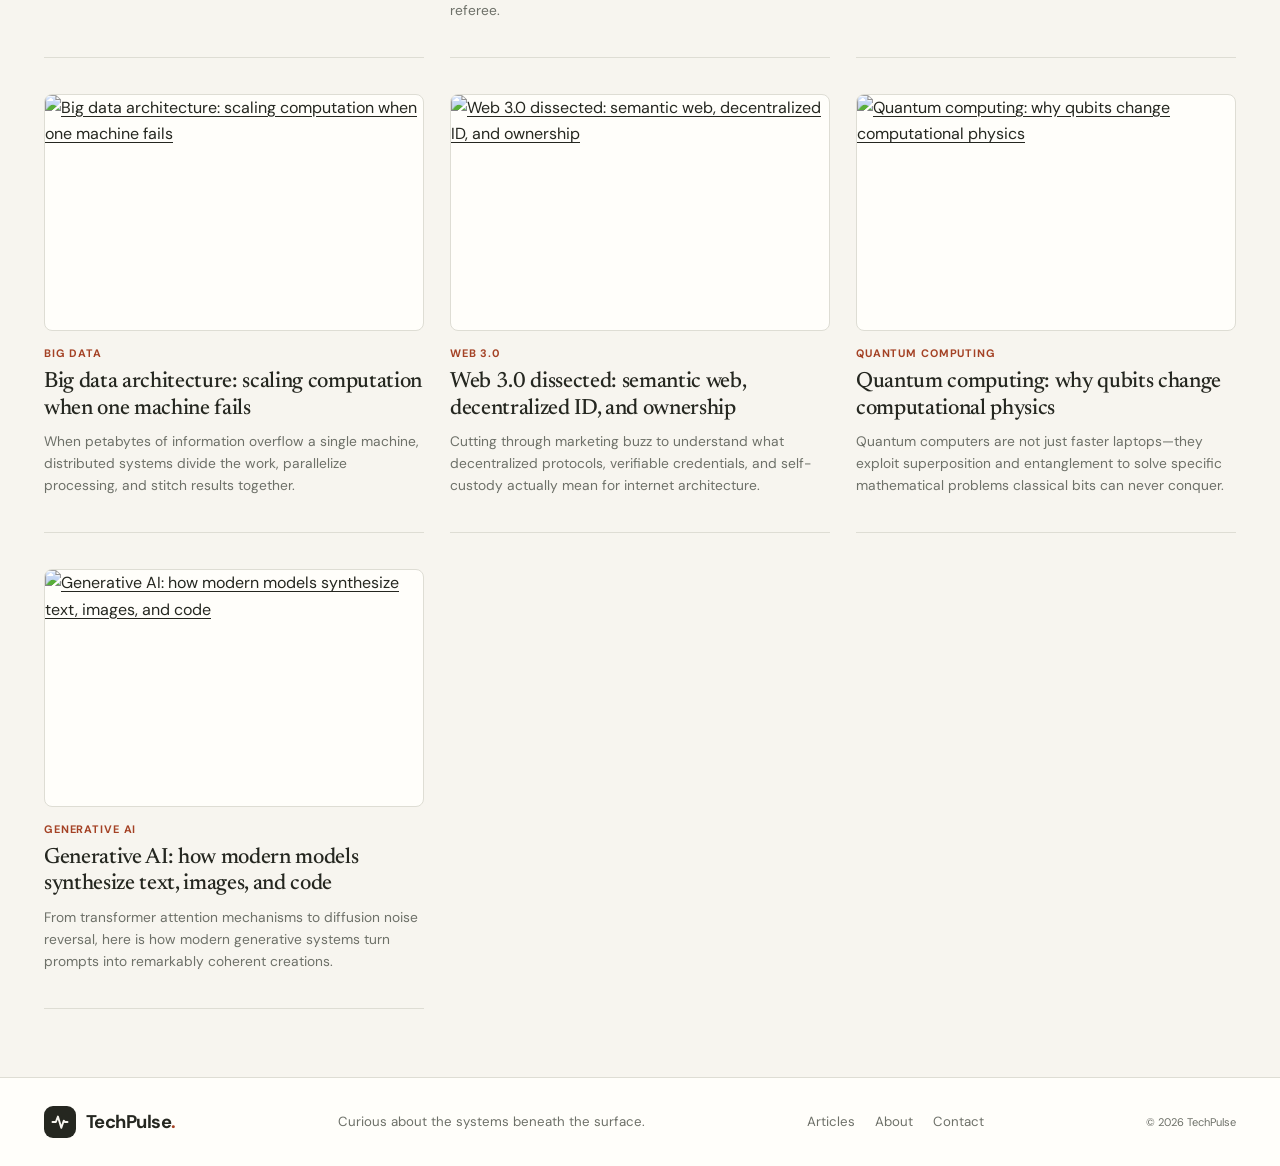
==== commit 71028e5c: "feat: add dedicated HTML pages for tech blog articles and remove post data JSON file" ====
--- a/index.html
+++ b/index.html
@@ -14,7 +14,7 @@
       content="Careful introductions to the systems changing our world."
     />
     <meta property="og:type" content="website" />
-    <title>TechPulse — technology, made legible</title>
+    <title>TechPulse — Technology, Made Legible</title>
     <script>
       (() => {
         try {
@@ -35,7 +35,6 @@
     />
     <link rel="icon" type="image/svg+xml" href="favicon.svg" />
     <link rel="stylesheet" href="styles.css" />
-    <script src="js/data/posts.js" defer></script>
     <script src="js/app.js" defer></script>
   </head>
 
@@ -68,7 +67,7 @@
             ><input
               id="site-search"
               type="search"
-              placeholder="Search the journal"
+              placeholder="Search articles..."
               autocomplete="off"
           /></label>
           <button
@@ -101,10 +100,10 @@
       </div>
       <nav class="site-nav" id="site-nav" aria-label="Main navigation">
         <div class="wrap site-nav__inner">
-          <a href="index.html" data-nav="home">Home</a>
-          <a href="?view=articles" data-nav="articles">Articles</a>
-          <a href="?view=about" data-nav="about">About</a>
-          <a href="?view=contact" data-nav="contact">Contact</a>
+          <a href="index.html" aria-current="page">Home</a>
+          <a href="index.html#articles" >Articles</a>
+          <a href="about.html" >About</a>
+          <a href="contact.html" >Contact</a>
           <span class="site-nav__aside"
             >Notes on what’s next <span aria-hidden="true">↗</span></span
           >
@@ -113,7 +112,134 @@
     </header>
 
     <main id="main" class="wrap page-shell">
-      <div id="page-content" aria-live="polite"></div>
+      <section class="hero" aria-labelledby="hero-title">
+        <div class="hero__copy">
+          <p class="eyebrow">TechPulse Journal</p>
+          <h1 id="hero-title">Demystifying the tech shaping our future.</h1>
+          <p class="hero__dek">Clear, thoughtful explainers written by humans for humans. No buzzword fog, just practical insight into how modern systems actually work.</p>
+          <div class="hero__meta">
+            <span>10 Deep Dives</span>
+            <span>Real-world Insights</span>
+            <span>Curated Resources</span>
+          </div>
+          <a class="text-link" href="generative-ai.html">Featured read: Generative AI <span aria-hidden="true">→</span></a>
+        </div>
+        <figure class="hero__image-wrap">
+          <img class="hero__image" src="https://images.unsplash.com/photo-1526374965328-7f61d4dc18c5?auto=format&fit=crop&w=1200&q=80" alt="Modern computer motherboard and circuits" loading="eager">
+          <figcaption>Exploring the architecture behind modern digital systems</figcaption>
+        </figure>
+      </section>
+
+      <section class="main-column" id="articles" aria-labelledby="articles-heading">
+        <div class="section-heading">
+          <div>
+            <h2 id="articles-heading">Explore Articles</h2>
+          </div>
+          <p>Curated guides on modern tech topics.</p>
+        </div>
+        <div class="post-grid" id="post-grid">
+        <article class="post-card" data-post="artificial-intelligence" data-category="Artificial Intelligence" data-search="artificial intelligence, without the hype and fog artificial intelligence ai algorithms software">
+          <a class="post-card__thumb-link" href="artificial-intelligence.html" tabindex="-1" aria-hidden="true">
+            <img class="post-card__thumb" src="https://images.unsplash.com/photo-1677442136019-21780ecad995?auto=format&amp;fit=crop&amp;w=1000&amp;q=80" alt="Artificial intelligence, without the hype and fog" loading="lazy">
+          </a>
+          <div class="post-card__content">
+            <span class="post-card__category">Artificial Intelligence</span>
+            <h3><a href="artificial-intelligence.html">Artificial intelligence, without the hype and fog</a></h3>
+            <p class="post-card__excerpt">A grounded, practical look at how AI actually works: finding patterns, making decisions, and solving tasks that used to require human judgment.</p>
+          </div>
+        </article>
+        <article class="post-card" data-post="machine-learning" data-category="Machine Learning" data-search="machine learning: teaching computers through experience machine learning data models training">
+          <a class="post-card__thumb-link" href="machine-learning.html" tabindex="-1" aria-hidden="true">
+            <img class="post-card__thumb" src="https://images.unsplash.com/photo-1555949963-ff9fe0c870eb?auto=format&amp;fit=crop&amp;w=1000&amp;q=80" alt="Machine learning: teaching computers through experience" loading="lazy">
+          </a>
+          <div class="post-card__content">
+            <span class="post-card__category">Machine Learning</span>
+            <h3><a href="machine-learning.html">Machine learning: teaching computers through experience</a></h3>
+            <p class="post-card__excerpt">Instead of writing every step by hand, machine learning lets computers discover patterns from data. Here is how training and predictions really work.</p>
+          </div>
+        </article>
+        <article class="post-card" data-post="cloud-computing" data-category="Cloud Computing" data-search="cloud computing: building on modern infrastructure cloud computing infrastructure devops scalability">
+          <a class="post-card__thumb-link" href="cloud-computing.html" tabindex="-1" aria-hidden="true">
+            <img class="post-card__thumb" src="https://images.unsplash.com/photo-1451187580459-43490279c0fa?auto=format&amp;fit=crop&amp;w=1000&amp;q=80" alt="Cloud computing: building on modern infrastructure" loading="lazy">
+          </a>
+          <div class="post-card__content">
+            <span class="post-card__category">Cloud Computing</span>
+            <h3><a href="cloud-computing.html">Cloud computing: building on modern infrastructure</a></h3>
+            <p class="post-card__excerpt">The cloud is not an invisible mystery. It is millions of high-performance servers, managed via code and APIs, transforming how applications scale.</p>
+          </div>
+        </article>
+        <article class="post-card" data-post="internet-of-things" data-category="Internet of Things" data-search="the internet of things: bridging physical and digital worlds internet of things hardware sensors embedded">
+          <a class="post-card__thumb-link" href="internet-of-things.html" tabindex="-1" aria-hidden="true">
+            <img class="post-card__thumb" src="https://images.unsplash.com/photo-1518770660439-4636190af475?auto=format&amp;fit=crop&amp;w=1000&amp;q=80" alt="The Internet of Things: bridging physical and digital worlds" loading="lazy">
+          </a>
+          <div class="post-card__content">
+            <span class="post-card__category">Internet of Things</span>
+            <h3><a href="internet-of-things.html">The Internet of Things: bridging physical and digital worlds</a></h3>
+            <p class="post-card__excerpt">From smart thermostats to industrial vibration sensors, IoT turns everyday physical devices into intelligent, networked data collectors.</p>
+          </div>
+        </article>
+        <article class="post-card" data-post="blockchain" data-category="Blockchain" data-search="demystifying blockchain: cryptographic logs and consensus blockchain cryptography networks databases">
+          <a class="post-card__thumb-link" href="blockchain.html" tabindex="-1" aria-hidden="true">
+            <img class="post-card__thumb" src="https://images.unsplash.com/photo-1639762681485-074b7f938ba0?auto=format&amp;fit=crop&amp;w=1000&amp;q=80" alt="Demystifying blockchain: cryptographic logs and consensus" loading="lazy">
+          </a>
+          <div class="post-card__content">
+            <span class="post-card__category">Blockchain</span>
+            <h3><a href="blockchain.html">Demystifying blockchain: cryptographic logs and consensus</a></h3>
+            <p class="post-card__excerpt">Strip away the speculative noise: a blockchain is fundamentally an immutable, append-only ledger maintained by a network that agrees without a central referee.</p>
+          </div>
+        </article>
+        <article class="post-card" data-post="cybersecurity" data-category="Cybersecurity" data-search="modern cybersecurity: defense in depth and risk reduction cybersecurity security defense privacy">
+          <a class="post-card__thumb-link" href="cybersecurity.html" tabindex="-1" aria-hidden="true">
+            <img class="post-card__thumb" src="https://images.unsplash.com/photo-1563986768609-322da13575f3?auto=format&amp;fit=crop&amp;w=1000&amp;q=80" alt="Modern cybersecurity: defense in depth and risk reduction" loading="lazy">
+          </a>
+          <div class="post-card__content">
+            <span class="post-card__category">Cybersecurity</span>
+            <h3><a href="cybersecurity.html">Modern cybersecurity: defense in depth and risk reduction</a></h3>
+            <p class="post-card__excerpt">Security is not a plugin you purchase—it is a continuous habit of understanding your attack surface, minimizing exposure, and knowing how to recover.</p>
+          </div>
+        </article>
+        <article class="post-card" data-post="big-data" data-category="Big Data" data-search="big data architecture: scaling computation when one machine fails big data data distributed systems analytics">
+          <a class="post-card__thumb-link" href="big-data.html" tabindex="-1" aria-hidden="true">
+            <img class="post-card__thumb" src="https://images.unsplash.com/photo-1504868584819-f8e8b4b6d7e3?auto=format&amp;fit=crop&amp;w=1000&amp;q=80" alt="Big data architecture: scaling computation when one machine fails" loading="lazy">
+          </a>
+          <div class="post-card__content">
+            <span class="post-card__category">Big Data</span>
+            <h3><a href="big-data.html">Big data architecture: scaling computation when one machine fails</a></h3>
+            <p class="post-card__excerpt">When petabytes of information overflow a single machine, distributed systems divide the work, parallelize processing, and stitch results together.</p>
+          </div>
+        </article>
+        <article class="post-card" data-post="web3" data-category="Web 3.0" data-search="web 3.0 dissected: semantic web, decentralized id, and ownership web 3.0 web identity decentralization">
+          <a class="post-card__thumb-link" href="web3.html" tabindex="-1" aria-hidden="true">
+            <img class="post-card__thumb" src="https://images.unsplash.com/photo-1618005182384-a83a8bd57fbe?auto=format&amp;fit=crop&amp;w=1000&amp;q=80" alt="Web 3.0 dissected: semantic web, decentralized ID, and ownership" loading="lazy">
+          </a>
+          <div class="post-card__content">
+            <span class="post-card__category">Web 3.0</span>
+            <h3><a href="web3.html">Web 3.0 dissected: semantic web, decentralized ID, and ownership</a></h3>
+            <p class="post-card__excerpt">Cutting through marketing buzz to understand what decentralized protocols, verifiable credentials, and self-custody actually mean for internet architecture.</p>
+          </div>
+        </article>
+        <article class="post-card" data-post="quantum-computing" data-category="Quantum Computing" data-search="quantum computing: why qubits change computational physics quantum computing physics quantum future tech">
+          <a class="post-card__thumb-link" href="quantum-computing.html" tabindex="-1" aria-hidden="true">
+            <img class="post-card__thumb" src="https://images.unsplash.com/photo-1635070041078-e363dbe005cb?auto=format&amp;fit=crop&amp;w=1000&amp;q=80" alt="Quantum computing: why qubits change computational physics" loading="lazy">
+          </a>
+          <div class="post-card__content">
+            <span class="post-card__category">Quantum Computing</span>
+            <h3><a href="quantum-computing.html">Quantum computing: why qubits change computational physics</a></h3>
+            <p class="post-card__excerpt">Quantum computers are not just faster laptops—they exploit superposition and entanglement to solve specific mathematical problems classical bits can never conquer.</p>
+          </div>
+        </article>
+        <article class="post-card" data-post="generative-ai" data-category="Generative AI" data-search="generative ai: how modern models synthesize text, images, and code generative ai generative ai llms diffusion">
+          <a class="post-card__thumb-link" href="generative-ai.html" tabindex="-1" aria-hidden="true">
+            <img class="post-card__thumb" src="https://images.unsplash.com/photo-1620712943543-bcc4688e7485?auto=format&amp;fit=crop&amp;w=1000&amp;q=80" alt="Generative AI: how modern models synthesize text, images, and code" loading="lazy">
+          </a>
+          <div class="post-card__content">
+            <span class="post-card__category">Generative AI</span>
+            <h3><a href="generative-ai.html">Generative AI: how modern models synthesize text, images, and code</a></h3>
+            <p class="post-card__excerpt">From transformer attention mechanisms to diffusion noise reversal, here is how modern generative systems turn prompts into remarkably coherent creations.</p>
+          </div>
+        </article>
+        </div>
+      </section>
     </main>
 
     <footer class="site-footer">
@@ -135,8 +261,9 @@
         >
         <p>Curious about the systems beneath the surface.</p>
         <nav aria-label="Footer navigation">
-          <a href="?view=articles">Articles</a><a href="?view=about">About</a
-          ><a href="?view=contact">Contact</a>
+          <a href="index.html#articles">Articles</a>
+          <a href="about.html">About</a>
+          <a href="contact.html">Contact</a>
         </nav>
         <small>© <span id="year"></span> TechPulse</small>
       </div>
@@ -153,4 +280,4 @@
       </svg>
     </button>
   </body>
-</html>
+</html>
--- a/styles.css
+++ b/styles.css
@@ -159,29 +159,16 @@
 .wordmark__mark {
     display: inline-grid;
     place-items: center;
-    width: 33px;
-    height: 33px;
-    background: var(--accent);
-    color: #fffefa;
-    border-radius: 7.5px;
-    box-shadow: 0 2px 7px rgba(164, 66, 37, 0.28);
-    flex-shrink: 0;
-    transition: transform 180ms ease;
-}
-
-.wordmark:hover .wordmark__mark {
-    transform: scale(1.05);
+    width: 32px;
+    height: 32px;
+    background: var(--ink);
+    color: var(--paper);
+    border-radius: 9px;
 }
 
 .wordmark__mark svg {
-    width: 21px;
-    height: 21px;
-    stroke: #ffffff;
-}
-
-.wordmark__text {
-    display: inline-flex;
-    align-items: baseline;
+    width: 20px;
+    height: 20px;
 }
 
 .wordmark__dot {
@@ -190,11 +177,10 @@
 
 .masthead__note {
     margin: 0;
-    justify-self: center;
-    color: var(--muted);
-    font-family: var(--serif);
-    font-size: 1.08rem;
-    font-style: italic;
+    text-align: center;
+    color: var(--muted);
+    font-size: .83rem;
+    letter-spacing: .02em;
 }
 
 .masthead__tools {
@@ -205,32 +191,42 @@
 }
 
 .search-box {
-    width: min(100%, 255px);
-    height: 42px;
-    display: flex;
+    position: relative;
+    display: inline-flex;
     align-items: center;
-    gap: 9px;
-    padding: 0 11px;
+    width: min(28vw, 240px);
+    height: 40px;
+    padding-inline: 13px;
     border: 1px solid var(--line);
+    border-radius: 999px;
     background: var(--surface);
+    color: var(--muted);
+    transition: border-color 150ms ease, box-shadow 150ms ease;
+}
+
+.search-box:focus-within {
+    border-color: var(--accent);
+    box-shadow: 0 0 0 2px var(--accent-soft);
 }
 
 .search-box svg {
-    width: 18px;
-    flex: 0 0 auto;
+    width: 16px;
+    height: 16px;
     fill: none;
-    stroke: var(--muted);
-    stroke-width: 1.7;
+    stroke: currentColor;
+    stroke-width: 2.2;
+    margin-right: 9px;
+    flex-shrink: 0;
 }
 
 .search-box input {
-    min-width: 0;
     width: 100%;
     border: 0;
-    outline: 0;
+    padding: 0;
+    background: transparent;
     color: var(--ink);
-    background: transparent;
     font-size: .82rem;
+    outline: none;
 }
 
 .search-box input::placeholder {
@@ -238,20 +234,21 @@
 }
 
 .icon-button {
-    width: 42px;
-    height: 42px;
-    display: grid;
+    display: inline-grid;
     place-items: center;
-    padding: 0;
+    width: 40px;
+    height: 40px;
     border: 1px solid var(--line);
-    background: transparent;
+    border-radius: 999px;
+    background: var(--surface);
+    color: var(--ink);
     cursor: pointer;
-    transition: background-color 150ms ease, border-color 150ms ease;
+    transition: border-color 150ms ease, background-color 150ms ease;
 }
 
 .icon-button:hover {
-    background: var(--accent-soft);
     border-color: var(--accent);
+    color: var(--accent);
 }
 
 .icon-button svg {
@@ -259,363 +256,250 @@
     height: 19px;
     fill: none;
     stroke: currentColor;
+    stroke-width: 2.1;
     stroke-linecap: round;
     stroke-linejoin: round;
-    stroke-width: 1.6;
+}
+
+.menu-toggle {
+    display: none;
 }
 
 .site-nav {
-    position: sticky;
-    top: 0;
-    z-index: 20;
-    border-bottom: 1px solid var(--line);
-    background: color-mix(in srgb, var(--paper) 95%, transparent);
-    backdrop-filter: blur(8px);
+    border-top: 1px solid var(--line);
+    background: var(--surface);
 }
 
 .site-nav__inner {
     display: flex;
     align-items: center;
-    gap: 30px;
-    min-height: 49px;
+    gap: 28px;
+    font-size: .84rem;
 }
 
 .site-nav a {
+    padding: 13px 0;
     text-decoration: none;
     color: var(--muted);
-    font-size: .82rem;
-    font-weight: 600;
+    font-weight: 500;
+    transition: color 150ms ease;
 }
 
 .site-nav a:hover,
 .site-nav a[aria-current="page"] {
-    color: var(--accent);
+    color: var(--ink);
+}
+
+.site-nav a[aria-current="page"] {
+    font-weight: 700;
 }
 
 .site-nav__aside {
     margin-left: auto;
     color: var(--muted);
-    font-size: .75rem;
-}
-
-.site-nav__aside span {
-    color: var(--accent);
-}
-
-.menu-toggle {
-    display: none;
+    font-size: .78rem;
 }
 
 .page-shell {
-    min-height: 72vh;
-    padding-block: 34px 74px;
+    padding: 38px 0 68px;
+}
+
+.hero {
+    display: grid;
+    grid-template-columns: 1.15fr 0.85fr;
+    gap: 48px;
+    align-items: center;
+    margin-bottom: 56px;
+    padding-bottom: 44px;
+    border-bottom: 1px solid var(--line);
+}
+
+.hero__copy {
+    display: flex;
+    flex-direction: column;
 }
 
 .eyebrow {
     margin: 0 0 10px;
     color: var(--accent);
-    font-size: .7rem;
+    font-size: .75rem;
     font-weight: 700;
-    letter-spacing: .13em;
+    letter-spacing: .08em;
     text-transform: uppercase;
 }
 
-.section-heading {
-    display: flex;
-    align-items: end;
-    justify-content: space-between;
-    gap: 20px;
+.hero h1 {
+    margin: 0 0 16px;
+    font: 500 clamp(2.4rem, 4.4vw, 3.6rem)/1.08 var(--serif);
+    letter-spacing: -.03em;
+}
+
+.hero__dek {
     margin: 0 0 20px;
-}
-
-.section-heading h2 {
-    margin: 0;
-    font: 500 1.75rem/1.15 var(--serif);
-    letter-spacing: -.02em;
-}
-
-.section-heading p {
-    margin: 0;
-    color: var(--muted);
-    font-size: .82rem;
-}
-
-.hero {
-    display: grid;
-    grid-template-columns: 1.12fr .88fr;
-    min-height: 360px;
-    margin-bottom: 47px;
-    border-bottom: 1px solid var(--line);
-}
-
-.hero__copy {
-    align-self: center;
-    padding: 27px 38px 38px 0;
-}
-
-.hero h1 {
-    max-width: 12ch;
-    margin: 0 0 15px;
-    font: 500 clamp(2.8rem, 5vw, 4.25rem)/.99 var(--serif);
-    letter-spacing: -.04em;
-}
-
-.hero__dek {
-    max-width: 46ch;
-    margin: 0 0 23px;
-    color: var(--muted);
-    font-size: 1rem;
-    line-height: 1.7;
-}
-
-.hero__meta,
-.post-meta {
+    color: var(--muted);
+    font-size: 1.08rem;
+    line-height: 1.68;
+    max-width: 58ch;
+}
+
+.hero__meta {
     display: flex;
     flex-wrap: wrap;
-    align-items: center;
-    gap: 8px 13px;
-    color: var(--muted);
-    font-size: .76rem;
+    gap: 16px;
+    color: var(--muted);
+    font-size: .79rem;
+    font-family: var(--mono);
 }
 
 .hero__meta span+span::before,
 .post-meta span+span::before {
     content: '·';
-    margin-right: 13px;
+    margin-right: 14px;
     color: var(--accent);
 }
 
 .text-link {
     display: inline-flex;
     align-items: center;
-    gap: 9px;
-    margin-top: 24px;
+    gap: 8px;
+    margin-top: 22px;
     color: var(--accent);
-    font-size: .83rem;
+    font-size: .86rem;
     font-weight: 700;
-    text-decoration-thickness: 1px;
+    text-decoration: underline;
     text-underline-offset: 4px;
-}
-
-.hero__art {
-    position: relative;
-    display: grid;
-    place-items: center;
-    min-height: 310px;
+    transition: opacity 150ms ease;
+}
+
+.text-link:hover {
+    opacity: .85;
+}
+
+.hero__image-wrap {
     margin: 0;
+    border: 1px solid var(--line);
+    border-radius: 10px;
     overflow: hidden;
-    background: #e8e7dc;
-    color: #313a36;
-    border: 1px solid var(--line);
-    border-radius: 6px;
-}
-
-:root[data-theme="dark"] .hero__art {
-    background: #232729;
-    color: #d9c4a5;
-    border-color: #343a3c;
-}
-
-.hero__art svg {
-    width: min(94%, 530px);
-}
-
-.hero__art figcaption {
-    position: absolute;
-    right: 16px;
-    bottom: 10px;
-    color: currentColor;
-    font: .65rem var(--mono);
-    opacity: .72;
-}
-
-.hero__art .orbit {
-    fill: none;
-    stroke: currentColor;
-    stroke-width: 1.1;
-    opacity: .55;
-}
-
-.hero__art .diagram-line {
-    fill: none;
-    stroke: currentColor;
-    stroke-width: 1.6;
-    stroke-linecap: round;
-    stroke-linejoin: round;
-}
-
-.hero__art .node {
-    fill: var(--accent);
-    stroke: var(--paper);
-    stroke-width: 3;
-}
-
-.hero__art text {
-    fill: currentColor;
-    font: 12px var(--mono);
-    font-weight: 500;
-}
-
-.content-layout {
-    display: grid;
-    grid-template-columns: minmax(0, 1fr) 278px;
-    gap: 52px;
-    align-items: start;
+    background: var(--surface);
+    box-shadow: 0 4px 16px rgba(0, 0, 0, 0.04);
+}
+
+.hero__image {
+    width: 100%;
+    height: 330px;
+    object-fit: cover;
+    display: block;
+    transition: transform 300ms ease;
+}
+
+.hero__image-wrap:hover .hero__image {
+    transform: scale(1.02);
+}
+
+.hero__image-wrap figcaption {
+    padding: 10px 16px;
+    font-size: .74rem;
+    color: var(--muted);
+    border-top: 1px solid var(--line);
+    background: var(--surface);
 }
 
 .main-column {
-    min-width: 0;
-}
-
-.filters {
+    width: 100%;
+}
+
+.section-heading {
     display: flex;
-    flex-wrap: wrap;
-    gap: 8px;
-    margin: 0 0 24px;
-}
-
-.filter-chip {
-    min-height: 37px;
-    padding: 6px 13px;
-    border: 1px solid var(--line);
-    border-radius: 2px;
-    color: var(--muted);
-    background: transparent;
-    cursor: pointer;
-    font-size: .76rem;
-}
-
-.filter-chip:hover {
-    border-color: var(--accent);
-    color: var(--accent);
-}
-
-.filter-chip[aria-pressed="true"] {
-    border-color: var(--ink);
-    color: var(--paper);
-    background: var(--ink);
-}
-
-.results-line {
-    min-height: 24px;
-    margin: -12px 0 14px;
-    color: var(--muted);
-    font-size: .77rem;
+    justify-content: space-between;
+    align-items: baseline;
+    margin-bottom: 22px;
+    padding-bottom: 12px;
+    border-bottom: 1px solid var(--line);
+}
+
+.section-heading h2 {
+    margin: 0;
+    font: 500 clamp(1.8rem, 3.2vw, 2.3rem)/1.15 var(--serif);
+    letter-spacing: -.02em;
+}
+
+.section-heading p {
+    margin: 0;
+    color: var(--muted);
+    font-size: .85rem;
 }
 
 .post-grid {
     display: grid;
-    grid-template-columns: repeat(2, minmax(0, 1fr));
-    gap: 29px 22px;
+    grid-template-columns: repeat(3, minmax(0, 1fr));
+    gap: 36px 26px;
 }
 
 .post-card {
+    display: flex;
+    flex-direction: column;
     min-width: 0;
     border-bottom: 1px solid var(--line);
-    padding-bottom: 20px;
-}
-
-.post-card__art {
+    padding-bottom: 22px;
+    transition: transform 200ms ease;
+}
+
+.post-card__thumb-link {
     position: relative;
-    display: grid;
-    place-items: center;
-    aspect-ratio: 16 / 9;
+    display: block;
+    aspect-ratio: 16 / 10;
     margin-bottom: 14px;
     overflow: hidden;
-    background: var(--art-bg, #e8e7dc);
-    color: var(--art-ink, #343c37);
+    border-radius: 8px;
     border: 1px solid var(--line);
-    border-radius: 6px;
-    transition: transform 200ms ease, box-shadow 200ms ease, border-color 200ms ease;
-}
-
-.post-card:hover .post-card__art {
+    background: var(--surface);
+}
+
+.post-card__thumb {
+    width: 100%;
+    height: 100%;
+    object-fit: cover;
+    transition: transform 320ms ease;
+}
+
+.post-card:hover .post-card__thumb {
+    transform: scale(1.05);
+}
+
+.post-card:hover .post-card__thumb-link {
     border-color: var(--accent);
-    transform: translateY(-2px);
-    box-shadow: 0 6px 18px rgba(0, 0, 0, 0.08);
-}
-
-:root[data-theme="dark"] .post-card__art {
-    background: color-mix(in srgb, var(--art-bg) 20%, #1c2022);
-    color: color-mix(in srgb, var(--art-bg) 45%, #ece8de);
-    border-color: #2e3436;
-}
-
-:root[data-theme="dark"] .post-card:hover .post-card__art {
-    border-color: var(--accent);
-    box-shadow: 0 6px 20px rgba(0, 0, 0, 0.4);
-}
-
-.post-card__art svg {
-    width: 84%;
-    height: 84%;
-    transition: transform 240ms ease;
-}
-
-.post-card:hover .post-card__art svg {
-    transform: scale(1.03);
-}
-
-.post-card__art circle,
-.post-card__art path,
-.post-card__art line,
-.post-card__art rect,
-.post-card__art polyline,
-.post-card__art ellipse {
-    vector-effect: non-scaling-stroke;
-}
-
-.post-card__art .orbit {
-    fill: none;
-    stroke: currentColor;
-    stroke-width: 1.2;
-    opacity: .55;
-}
-
-.post-card__art .diagram-line {
-    fill: none;
-    stroke: currentColor;
-    stroke-width: 1.5;
-    stroke-linecap: round;
-    stroke-linejoin: round;
-}
-
-.post-card__art .node,
-.post-card__art .diagram-node {
-    fill: var(--accent);
-    stroke: var(--art-bg, #e8e7dc);
-    stroke-width: 2.2;
-}
-
-:root[data-theme="dark"] .post-card__art .node,
-:root[data-theme="dark"] .post-card__art .diagram-node {
-    stroke: #1c2022;
-}
-
-.post-card__art text {
-    fill: currentColor;
-    font: 9px var(--mono);
-    font-weight: 500;
+    box-shadow: 0 6px 20px rgba(0, 0, 0, 0.08);
+}
+
+:root[data-theme="dark"] .post-card:hover .post-card__thumb-link {
+    box-shadow: 0 6px 22px rgba(0, 0, 0, 0.45);
+}
+
+.post-card__content {
+    display: flex;
+    flex-direction: column;
+    flex-grow: 1;
 }
 
 .post-card__category {
     display: inline-block;
-    margin: 0 0 7px;
+    margin: 0 0 6px;
     color: var(--accent);
-    font-size: .66rem;
+    font-size: .68rem;
     font-weight: 700;
-    letter-spacing: .1em;
+    letter-spacing: .08em;
     text-transform: uppercase;
 }
 
 .post-card h3 {
-    margin: 0 0 7px;
-    font: 500 1.48rem/1.15 var(--serif);
+    margin: 0 0 8px;
+    font: 500 1.38rem/1.2 var(--serif);
     letter-spacing: -.015em;
 }
 
 .post-card h3 a {
     text-decoration: none;
+    transition: color 150ms ease;
 }
 
 .post-card h3 a:hover {
@@ -623,14 +507,16 @@
 }
 
 .post-card__excerpt {
-    margin: 0 0 12px;
-    color: var(--muted);
-    font-size: .85rem;
-    line-height: 1.62;
+    margin: 0 0 14px;
+    color: var(--muted);
+    font-size: .86rem;
+    line-height: 1.6;
+    flex-grow: 1;
 }
 
 .post-card .post-meta {
-    font-size: .7rem;
+    font-size: .74rem;
+    color: var(--muted);
 }
 
 .post-card[hidden] {
@@ -639,132 +525,95 @@
 
 .empty-state {
     grid-column: 1 / -1;
-    padding: 35px 0;
-    color: var(--muted);
+    padding: 36px 0;
+    color: var(--muted);
+    text-align: center;
+    font-size: .95rem;
 }
 
 .load-more-row {
-    padding-top: 26px;
+    padding-top: 32px;
     text-align: center;
 }
 
 .button {
-    min-height: 44px;
-    padding: 10px 17px;
+    min-height: 42px;
+    padding: 9px 20px;
     border: 1px solid var(--ink);
+    border-radius: 4px;
     background: var(--ink);
     color: var(--paper);
     cursor: pointer;
-    font-size: .82rem;
+    font-size: .83rem;
     font-weight: 600;
+    transition: all 160ms ease;
 }
 
 .button:hover {
     border-color: var(--accent);
     background: var(--accent);
+    color: #fff;
 }
 
 .button--quiet {
     background: transparent;
     color: var(--ink);
+    border-color: var(--line);
+    text-decoration: none;
+    display: inline-flex;
+    align-items: center;
+    justify-content: center;
 }
 
 .button--quiet:hover {
-    color: #fffefa;
-}
-
-.sidebar {
-    border-top: 2px solid var(--ink);
-}
-
-.widget {
-    padding: 21px 0 22px;
-    border-bottom: 1px solid var(--line);
-}
-
-.widget h2 {
-    margin: 0 0 12px;
-    font: 500 1.27rem/1.2 var(--serif);
-}
-
-.widget p {
-    margin: 0;
-    color: var(--muted);
-    font-size: .81rem;
-    line-height: 1.7;
-}
-
-.widget__list {
+    background: var(--ink);
+    color: var(--paper);
+    border-color: var(--ink);
+}
+
+.contact-form {
     display: grid;
-    gap: 9px;
-    margin: 0;
-    padding: 0;
-    list-style: none;
-}
-
-.widget__list a {
-    display: flex;
-    justify-content: space-between;
-    gap: 12px;
-    color: var(--ink);
-    font-size: .78rem;
-    text-decoration: none;
-}
-
-.widget__list a:hover {
-    color: var(--accent);
-}
-
-.widget__list small {
-    color: var(--muted);
-}
-
-.tag-list {
-    display: flex;
-    flex-wrap: wrap;
-    gap: 7px;
-}
-
-.tag-list a {
-    padding: 4px 8px;
-    border: 1px solid var(--line);
-    color: var(--muted);
-    font-size: .69rem;
-    text-decoration: none;
-}
-
-.tag-list a:hover {
-    border-color: var(--accent);
-    color: var(--accent);
-}
-
-.newsletter {
+    gap: 16px;
+    max-width: 540px;
+    margin-top: 24px;
+}
+
+.contact-form label {
     display: grid;
-    gap: 9px;
-    margin-top: 13px;
-}
-
-.newsletter input,
+    gap: 6px;
+    font-size: .85rem;
+    font-weight: 600;
+}
+
 .contact-form input,
 .contact-form textarea {
     width: 100%;
-    min-height: 43px;
-    padding: 10px 11px;
+    min-height: 44px;
+    padding: 10px 13px;
     border: 1px solid var(--line);
-    border-radius: 0;
+    border-radius: 4px;
     color: var(--ink);
     background: var(--surface);
-}
-
-.newsletter .button {
-    width: 100%;
+    font-size: .9rem;
+}
+
+.contact-form textarea {
+    min-height: 130px;
+    resize: vertical;
+}
+
+.contact-form input:focus,
+.contact-form textarea:focus {
+    outline: none;
+    border-color: var(--accent);
+    box-shadow: 0 0 0 2px var(--accent-soft);
 }
 
 .form-message {
     min-height: 1.3em;
     margin: 0;
     color: var(--muted);
-    font-size: .75rem;
+    font-size: .8rem;
 }
 
 .form-message[data-state="error"] {
@@ -776,7 +625,7 @@
 }
 
 .article-view {
-    max-width: 920px;
+    max-width: 860px;
     margin-inline: auto;
 }
 
@@ -797,6 +646,16 @@
     background: var(--accent);
 }
 
+.article-toolbar {
+    display: flex;
+    align-items: center;
+    justify-content: space-between;
+    gap: 12px;
+    margin-bottom: 24px;
+    padding-bottom: 14px;
+    border-bottom: 1px solid var(--line);
+}
+
 .article-head {
     max-width: 780px;
     margin: 10px auto 28px;
@@ -805,9 +664,8 @@
 
 .article-head h1 {
     margin: 0 auto 16px;
-    max-width: 19ch;
-    font: 500 clamp(2.5rem, 5.4vw, 4.4rem)/1.02 var(--serif);
-    letter-spacing: -.035em;
+    font: 500 clamp(2.3rem, 5vw, 3.8rem)/1.06 var(--serif);
+    letter-spacing: -.03em;
 }
 
 .article-head .hero__dek {
@@ -818,90 +676,37 @@
     justify-content: center;
 }
 
-.article-art {
-    display: grid;
-    place-items: center;
-    height: clamp(210px, 32vw, 370px);
-    margin: 0 0 36px;
-    background: var(--art-bg, #e8e7dc);
-    color: var(--art-ink, #343c37);
+.article-hero-wrap {
+    margin: 0 0 38px;
+    border-radius: 10px;
+    overflow: hidden;
     border: 1px solid var(--line);
-    border-radius: 8px;
-    overflow: hidden;
-}
-
-:root[data-theme="dark"] .article-art {
-    background: color-mix(in srgb, var(--art-bg) 20%, #1c2022);
-    color: color-mix(in srgb, var(--art-bg) 45%, #ece8de);
-    border-color: #2e3436;
-}
-
-.article-art svg {
-    height: 83%;
-    width: min(70%, 500px);
-}
-
-.article-art circle,
-.article-art path,
-.article-art line,
-.article-art rect,
-.article-art polyline,
-.article-art ellipse {
-    vector-effect: non-scaling-stroke;
-}
-
-.article-art .orbit {
-    fill: none;
-    stroke: currentColor;
-    stroke-width: 1.2;
-    opacity: .55;
-}
-
-.article-art .diagram-line {
-    fill: none;
-    stroke: currentColor;
-    stroke-width: 1.6;
-    stroke-linecap: round;
-    stroke-linejoin: round;
-}
-
-.article-art .node,
-.article-art .diagram-node {
-    fill: var(--accent);
-    stroke: var(--art-bg, #e8e7dc);
-    stroke-width: 3;
-}
-
-:root[data-theme="dark"] .article-art .node,
-:root[data-theme="dark"] .article-art .diagram-node {
-    stroke: #1c2022;
-}
-
-.article-art text {
-    fill: currentColor;
-    font: 11px var(--mono);
-    font-weight: 500;
+    background: var(--surface);
+    box-shadow: 0 6px 20px rgba(0, 0, 0, 0.05);
+}
+
+.article-hero-image {
+    width: 100%;
+    height: clamp(250px, 42vw, 460px);
+    object-fit: cover;
+    display: block;
 }
 
 .article-body {
     max-width: var(--measure);
     margin-inline: auto;
-    font-size: 1.08rem;
+    font-size: 1.1rem;
     line-height: 1.82;
 }
 
 .article-body>p:first-child {
-    font: 500 1.3rem/1.6 var(--serif);
+    font: 500 1.28rem/1.65 var(--serif);
 }
 
 .article-body h2 {
     margin: 2.2em 0 .55em;
-    font: 500 1.9rem/1.15 var(--serif);
-}
-
-.article-body h3 {
-    margin: 1.7em 0 .5em;
-    font: 500 1.38rem/1.25 var(--serif);
+    font: 500 1.85rem/1.18 var(--serif);
+    letter-spacing: -.02em;
 }
 
 .article-body p {
@@ -914,29 +719,30 @@
 
 .article-body li {
     padding-left: .25em;
-    margin-bottom: .45em;
+    margin-bottom: .55em;
 }
 
 .takeaways {
-    margin: 2rem 0;
-    padding: 20px 22px;
+    margin: 2.2rem 0;
+    padding: 22px 24px;
     border-left: 3px solid var(--accent);
     background: var(--accent-soft);
+    border-radius: 0 6px 6px 0;
 }
 
 .takeaways h2 {
-    margin: 0 0 9px;
+    margin: 0 0 10px;
     font: 500 1.35rem var(--serif);
 }
 
 .takeaways ul {
     margin: 0;
-    padding-left: 1.15em;
+    padding-left: 1.2em;
 }
 
 .sources {
     margin-top: 42px;
-    padding-top: 20px;
+    padding-top: 22px;
     border-top: 1px solid var(--line);
 }
 
@@ -945,13 +751,13 @@
 }
 
 .sources ol {
-    padding-left: 1.2em;
-    font-size: .84rem;
-    line-height: 1.55;
+    padding-left: 1.3em;
+    font-size: .88rem;
+    line-height: 1.6;
 }
 
 .sources li {
-    margin: 0 0 9px;
+    margin: 0 0 10px;
 }
 
 .sources a {
@@ -959,42 +765,9 @@
     overflow-wrap: anywhere;
 }
 
-.article-toolbar {
-    display: flex;
-    flex-wrap: wrap;
-    align-items: center;
-    justify-content: space-between;
-    gap: 12px;
-    max-width: var(--measure);
-    margin: 0 auto 24px;
-    padding-bottom: 14px;
-    border-bottom: 1px solid var(--line);
-}
-
-.toolbar-group {
-    display: flex;
-    align-items: center;
-    flex-wrap: wrap;
-    gap: 8px;
-}
-
-.reader-select {
-    min-height: 38px;
-    padding: 5px 8px;
-    border: 1px solid var(--line);
-    color: var(--ink);
-    background: var(--surface);
-    font-size: .75rem;
-}
-
-.reader-status {
-    color: var(--muted);
-    font-size: .76rem;
-}
-
 .related {
     margin: 56px 0 0;
-    padding-top: 20px;
+    padding-top: 24px;
     border-top: 1px solid var(--line);
 }
 
@@ -1005,161 +778,81 @@
 }
 
 .related a {
-    font: 500 1.2rem/1.2 var(--serif);
+    font: 500 1.22rem/1.25 var(--serif);
     text-decoration: none;
+    transition: color 150ms ease;
 }
 
 .related a:hover {
     color: var(--accent);
 }
 
-.reading-mode .masthead,
-.reading-mode .site-footer,
-.reading-mode .sidebar,
-.reading-mode .related {
-    display: none;
-}
-
-.reading-mode .page-shell {
-    padding-top: 20px;
-}
-
-.reading-mode .article-body {
-    max-width: 68ch;
-    font-size: var(--reader-size, 18px);
-    line-height: var(--reader-leading, 1.7);
-    font-family: var(--reader-font, var(--serif));
-}
-
-.reading-mode[data-reader-tone="paper"] {
-    --paper: #f4ecd8;
-    --surface: #fbf5e8;
-    --ink: #3b3024;
-    --muted: #716350;
-    --line: #d8ccb7;
-}
-
-.reading-mode[data-reader-tone="dark"] {
-    --paper: #171a1c;
-    --surface: #202426;
-    --ink: #ece9e0;
-    --muted: #b1b5ae;
-    --line: #3b4140;
-}
-
-.reading-mode[data-reader-tone="light"] {
-    --paper: #fff;
-    --surface: #fff;
-    --ink: #252720;
-    --muted: #60645d;
-    --line: #deddd4;
-}
-
 .simple-page {
-    max-width: 810px;
+    max-width: 780px;
     min-height: 50vh;
     margin: 12px auto 0;
 }
 
 .simple-page h1 {
-    max-width: 15ch;
+    max-width: 18ch;
     margin: 0 0 20px;
-    font: 500 clamp(2.6rem, 5vw, 4rem)/1.02 var(--serif);
-    letter-spacing: -.035em;
-}
-
-.simple-page>p {
-    max-width: 64ch;
-    color: var(--muted);
+    font: 500 clamp(2.4rem, 4.8vw, 3.6rem)/1.06 var(--serif);
+    letter-spacing: -.03em;
+}
+
+.simple-page h2 {
+    margin: 2em 0 .5em;
+    font: 500 1.6rem/1.2 var(--serif);
+}
+
+.simple-page p {
     font-size: 1.05rem;
-    line-height: 1.8;
-}
-
-.simple-page h2 {
-    margin: 35px 0 10px;
-    font: 500 1.7rem var(--serif);
-}
-
-.contact-form {
-    display: grid;
-    gap: 15px;
-    max-width: 600px;
-    margin-top: 25px;
-}
-
-.contact-form label {
-    display: grid;
-    gap: 6px;
-    font-size: .83rem;
-    font-weight: 600;
-}
-
-.contact-form textarea {
-    min-height: 155px;
-    resize: vertical;
-}
-
-.contact-form .button {
-    width: fit-content;
-    min-width: 130px;
+    line-height: 1.75;
+    margin: 0 0 1.2em;
 }
 
 .site-footer {
     border-top: 1px solid var(--line);
+    background: var(--surface);
+    color: var(--muted);
+    font-size: .83rem;
 }
 
 .site-footer__inner {
-    min-height: 112px;
-    display: grid;
-    grid-template-columns: auto 1fr auto auto;
+    display: flex;
+    justify-content: space-between;
     align-items: center;
-    gap: 22px;
-}
-
-.wordmark--footer {
-    font-size: .95rem;
-}
-
-.wordmark--footer .wordmark__mark {
-    width: 27px;
-    height: 27px;
-    border-radius: 6.5px;
-    box-shadow: none;
-}
-
-.wordmark--footer .wordmark__mark svg {
-    width: 17px;
-    height: 17px;
+    flex-wrap: wrap;
+    gap: 16px;
+    padding-block: 28px;
 }
 
 .site-footer p {
     margin: 0;
-    color: var(--muted);
-    font: italic .95rem var(--serif);
 }
 
 .site-footer nav {
     display: flex;
-    gap: 15px;
-}
-
-.site-footer nav a,
-.site-footer small {
-    color: var(--muted);
-    font-size: .72rem;
+    gap: 20px;
+}
+
+.site-footer a {
     text-decoration: none;
+}
+
+.site-footer a:hover {
+    color: var(--ink);
 }
 
 .back-top {
     position: fixed;
-    right: 20px;
-    bottom: 20px;
-    z-index: 30;
-    background: var(--surface);
+    right: 24px;
+    bottom: 24px;
+    z-index: 100;
     opacity: 0;
     pointer-events: none;
+    transition: opacity 200ms ease, transform 200ms ease;
     transform: translateY(8px);
-    transition: opacity 150ms ease, transform 150ms ease;
 }
 
 .back-top.is-visible {
@@ -1168,30 +861,15 @@
     transform: translateY(0);
 }
 
-@media (min-width: 1200px) {
+@media (max-width: 1024px) {
     .post-grid {
-        grid-template-columns: repeat(3, minmax(0, 1fr));
-    }
-}
-
-@media (max-width: 980px) {
-    .content-layout {
-        grid-template-columns: minmax(0, 1fr) 250px;
-        gap: 30px;
+        grid-template-columns: repeat(2, minmax(0, 1fr));
+        gap: 30px 22px;
     }
 
     .hero {
-        grid-template-columns: 1fr .85fr;
-    }
-
-    .site-footer__inner {
-        grid-template-columns: auto 1fr auto;
-    }
-
-    .site-footer small {
-        grid-column: 2 / 4;
-        justify-self: end;
-        margin-top: -24px;
+        grid-template-columns: 1fr .9fr;
+        gap: 32px;
     }
 }
 
@@ -1210,12 +888,8 @@
         display: none;
     }
 
-    .masthead__tools {
-        gap: 8px;
-    }
-
     .search-box {
-        width: min(42vw, 220px);
+        width: min(44vw, 220px);
     }
 
     .menu-toggle {
@@ -1229,7 +903,7 @@
         right: 0;
         left: 0;
         border-top: 0;
-        box-shadow: 0 10px 18px #00000012;
+        box-shadow: 0 10px 20px rgba(0, 0, 0, 0.08);
     }
 
     .site-nav.is-open {
@@ -1252,64 +926,25 @@
         display: none;
     }
 
-    .page-shell {
-        padding-top: 24px;
-    }
-
     .hero {
         grid-template-columns: 1fr;
-        margin-bottom: 34px;
-    }
-
-    .hero__copy {
-        padding: 11px 0 25px;
+        margin-bottom: 36px;
     }
 
     .hero h1 {
-        max-width: 15ch;
-        font-size: clamp(2.65rem, 10vw, 3.6rem);
-    }
-
-    .hero__art {
-        min-height: 235px;
-    }
-
-    .content-layout {
+        font-size: clamp(2.3rem, 8vw, 3.2rem);
+    }
+
+    .hero__image {
+        height: 240px;
+    }
+
+    .post-grid {
         grid-template-columns: 1fr;
-        gap: 38px;
-    }
-
-    .sidebar {
-        display: grid;
-        grid-template-columns: repeat(2, minmax(0, 1fr));
-        column-gap: 25px;
-    }
-
-    .widget {
-        align-self: start;
-    }
-
-    .site-footer__inner {
-        grid-template-columns: 1fr auto;
-        gap: 8px 15px;
-        padding-block: 21px;
-    }
-
-    .site-footer p {
-        grid-column: 1 / -1;
-        grid-row: 2;
-    }
-
-    .site-footer nav {
-        grid-column: 1 / -1;
-        grid-row: 3;
-        padding-top: 5px;
-    }
-
-    .site-footer small {
-        grid-column: 2;
-        grid-row: 1;
-        margin: 0;
+    }
+
+    .related-grid {
+        grid-template-columns: 1fr;
     }
 }
 
@@ -1318,35 +953,19 @@
         width: min(calc(100% - 28px), var(--wrap));
     }
 
-    .wordmark {
-        gap: 8px;
-        font-size: 1.02rem;
-    }
-
-    .wordmark__mark {
-        width: 29px;
-        height: 29px;
-        border-radius: 7px;
-    }
-
-    .wordmark__mark svg {
-        width: 18px;
-        height: 18px;
-    }
-
     .search-box {
-        width: 42px;
-        padding-inline: 11px;
+        width: 38px;
+        padding-inline: 10px;
     }
 
     .search-box:focus-within {
         position: absolute;
-        top: 74px;
+        top: 72px;
         left: 14px;
         z-index: 10;
         width: calc(100% - 28px);
-        height: 46px;
-        box-shadow: 0 4px 15px #00000012;
+        height: 44px;
+        box-shadow: 0 4px 15px rgba(0, 0, 0, 0.1);
     }
 
     .search-box input {
@@ -1357,24 +976,6 @@
         opacity: 1;
     }
 
-    .post-grid {
-        grid-template-columns: 1fr;
-    }
-
-    .post-card__art {
-        aspect-ratio: 16 / 8.5;
-    }
-
-    .section-heading {
-        align-items: start;
-        flex-direction: column;
-        gap: 4px;
-    }
-
-    .sidebar {
-        grid-template-columns: 1fr;
-    }
-
     .article-head {
         text-align: left;
     }
@@ -1384,29 +985,16 @@
     }
 
     .article-head h1 {
-        font-size: 2.65rem;
-    }
-
-    .article-body {
-        font-size: 1.03rem;
+        font-size: 2.3rem;
     }
 
     .article-toolbar {
-        align-items: flex-start;
         flex-direction: column;
-    }
-
-    .toolbar-group {
-        gap: 6px;
-    }
-
-    .reader-select {
-        min-height: 40px;
+        align-items: stretch;
     }
 }
 
 @media (prefers-reduced-motion: reduce) {
-
     *,
     *::before,
     *::after {
@@ -1417,10 +1005,8 @@
 }
 
 @media print {
-
     .masthead,
     .site-footer,
-    .sidebar,
     .article-toolbar,
     .related,
     .back-top {
